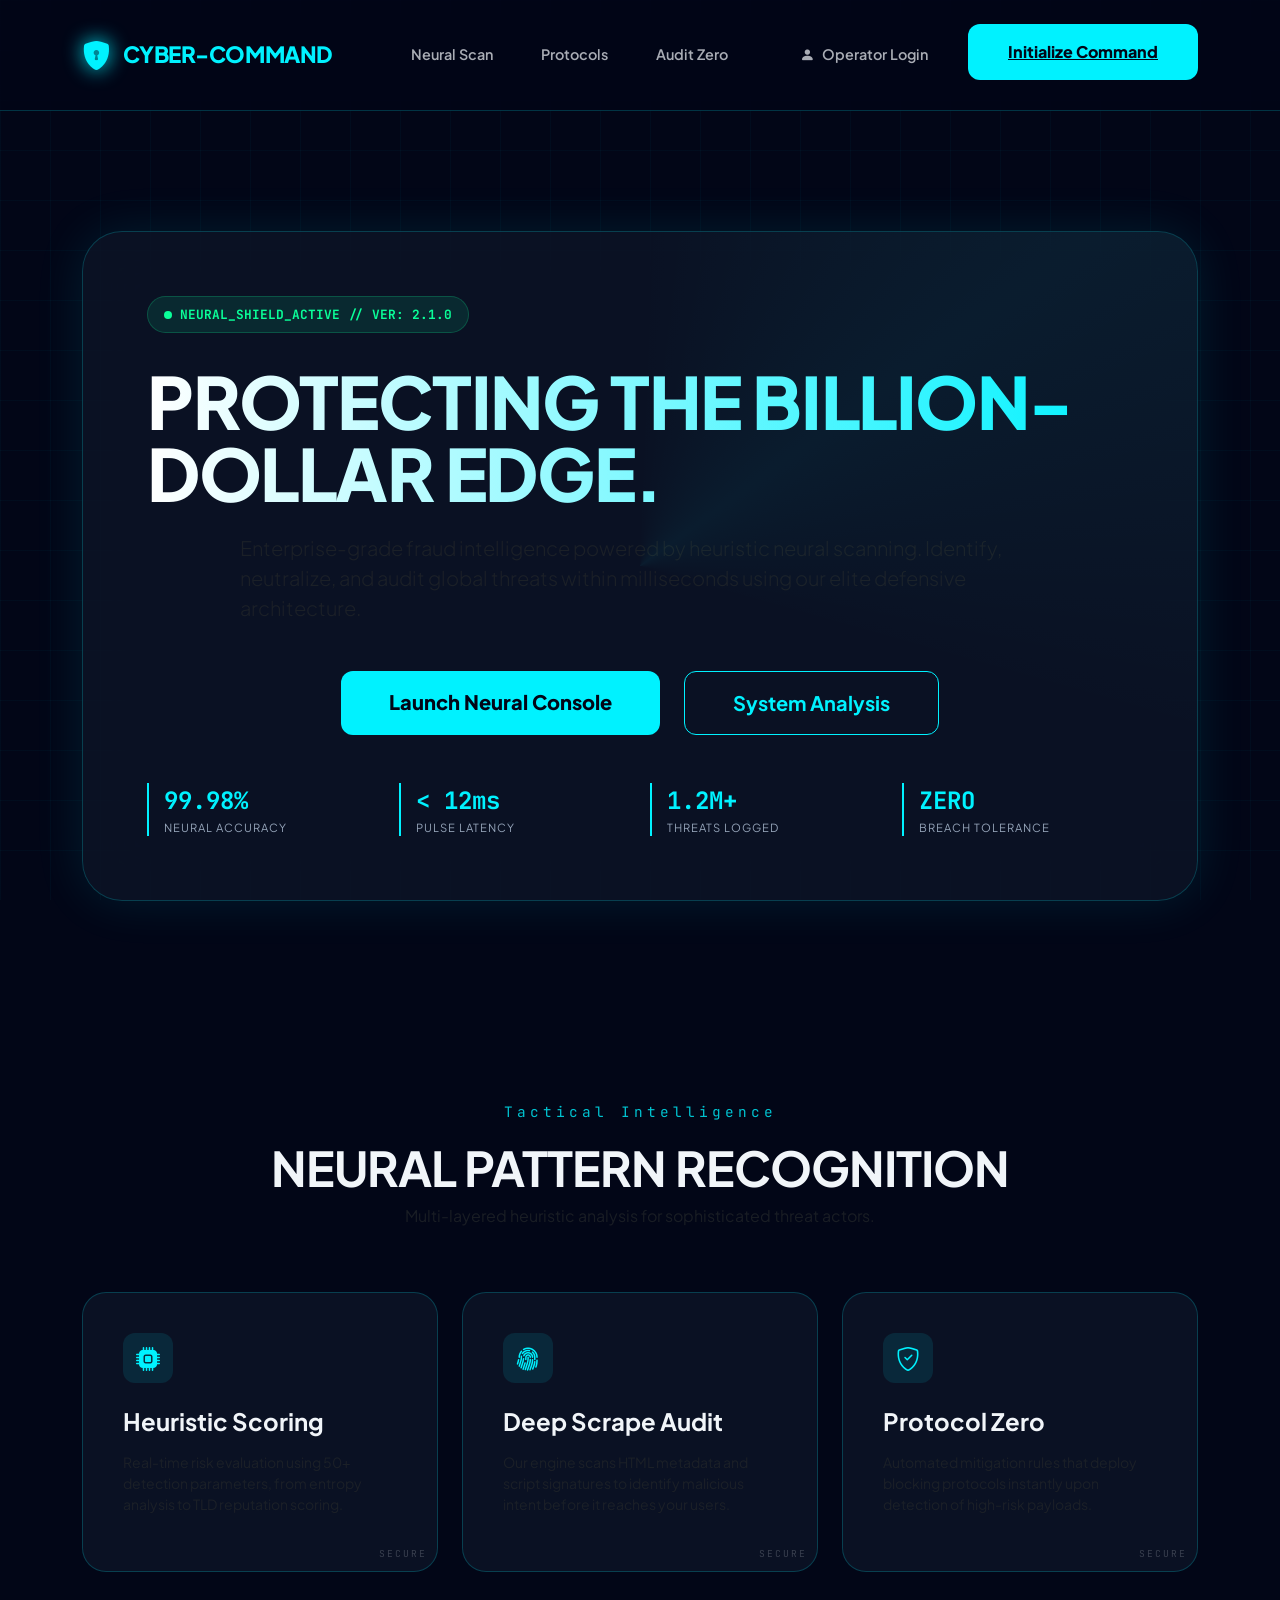
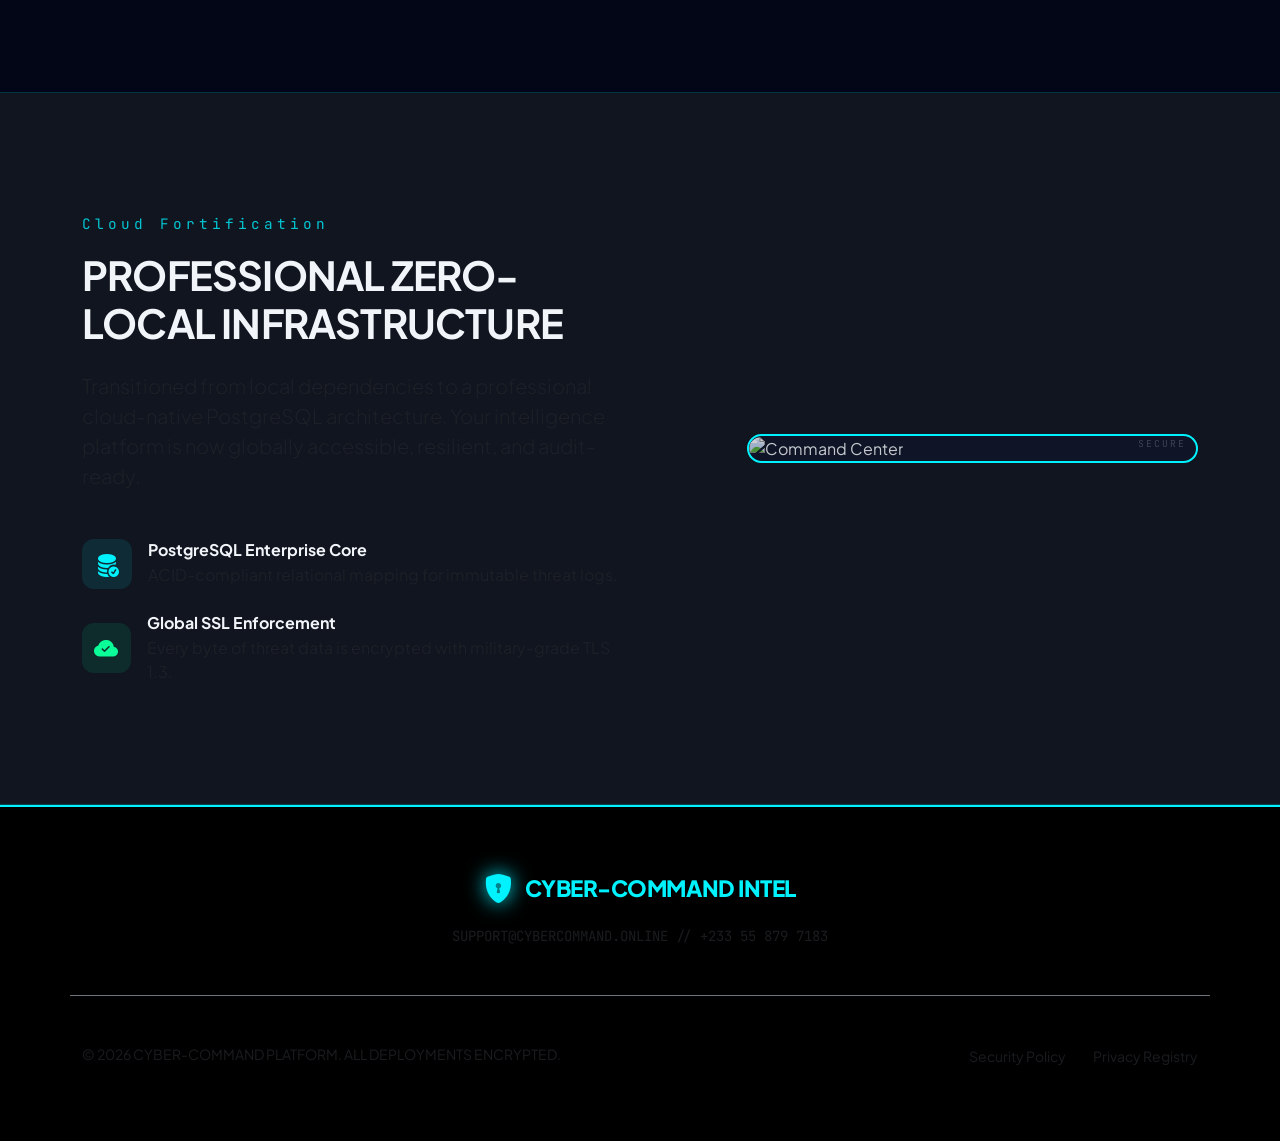
==== src/main/resources/templates/index.html @ 4e8e2c94 "FIX: Updated Cloud Config for PostgreSQL" ====
<!DOCTYPE html>
<html xmlns:th="http://www.thymeleaf.org">
<head>
    <meta charset="UTF-8">
    <meta name="viewport" content="width=device-width, initial-scale=1.0">
    <title>Cyber-Command | Enterprise Neural Defense</title>
    <!-- Bootstrap 5 CSS -->
    <link href="https://cdn.jsdelivr.net/npm/bootstrap@5.3.0/dist/css/bootstrap.min.css" rel="stylesheet">
    <!-- Bootstrap Icons -->
    <link href="https://cdn.jsdelivr.net/npm/bootstrap-icons@1.10.5/font/bootstrap-icons.css" rel="stylesheet">
    <!-- Google Fonts -->
    <link href="https://fonts.googleapis.com/css2?family=Plus+Jakarta+Sans:wght@300;400;500;600;700;800&family=JetBrains+Mono:wght@400;700&display=swap" rel="stylesheet">
    <style>
        :root {
            --cyber-blue: #00f2ff;
            --cyber-emerald: #0aff99;
            --cyber-crimson: #ff0055;
            --bg-deep: #020617;
            --glass-bg: rgba(15, 23, 42, 0.7);
            --glass-border: rgba(0, 242, 255, 0.2);
            --text-main: #f1f5f9;
            --text-muted: #94a3b8;
        }

        body {
            background-color: var(--bg-deep);
            background-image: 
                linear-gradient(rgba(2, 6, 23, 0.85), rgba(2, 6, 23, 0.95)),
                url('/images/cyber_command_hud_bg.png');
            background-size: cover;
            background-position: center;
            background-attachment: fixed;
            color: var(--text-main);
            font-family: 'Plus Jakarta Sans', sans-serif;
            overflow-x: hidden;
        }

        /* Neural Grid Overlay */
        .grid-overlay {
            position: fixed;
            top: 0; left: 0; width: 100%; height: 100%;
            background-image: 
                linear-gradient(rgba(0, 242, 255, 0.03) 1px, transparent 1px),
                linear-gradient(90deg, rgba(0, 242, 255, 0.03) 1px, transparent 1px);
            background-size: 50px 50px;
            pointer-events: none;
            z-index: -1;
        }

        /* Typography Hardening */
        h1, h2, h3, .navbar-brand {
            font-weight: 800;
            letter-spacing: -0.02em;
            text-transform: uppercase;
        }
        .mono { font-family: 'JetBrains Mono', monospace; }

        /* Navbar */
        .navbar {
            padding: 1.5rem 0;
            background: rgba(2, 6, 23, 0.8);
            backdrop-filter: blur(20px);
            border-bottom: 1px solid var(--glass-border);
            position: sticky; top: 0; z-index: 1000;
        }
        .navbar-brand {
            color: var(--cyber-blue) !important;
            display: flex; align-items: center; gap: 12px;
            font-size: 1.4rem;
        }
        .navbar-brand i { 
            font-size: 1.8rem;
            filter: drop-shadow(0 0 10px var(--cyber-blue));
        }

        .nav-link {
            color: var(--text-main) !important;
            font-size: 0.9rem;
            font-weight: 600;
            margin: 0 1rem;
            opacity: 0.7;
            transition: 0.3s;
        }
        .nav-link:hover { opacity: 1; color: var(--cyber-blue) !important; }

        /* Hero Hub */
        .hero {
            padding: 120px 0 80px;
            position: relative;
        }
        
        .hero-hud {
            background: var(--glass-bg);
            backdrop-filter: blur(30px);
            border: 1px solid var(--glass-border);
            border-radius: 40px;
            padding: 4rem;
            box-shadow: 0 0 50px rgba(0, 242, 255, 0.1);
            position: relative;
            overflow: hidden;
        }

        .hero-hud::before {
            content: ''; position: absolute; top: -50%; left: -50%;
            width: 200%; height: 200%;
            background: conic-gradient(transparent, var(--cyber-blue), transparent 30%);
            animation: rotate 10s linear infinite;
            opacity: 0.05;
        }

        @keyframes rotate { from { transform: rotate(0deg); } to { transform: rotate(360deg); } }

        .system-status {
            display: inline-flex; align-items: center; gap: 8px;
            background: rgba(10, 255, 153, 0.1);
            color: var(--cyber-emerald);
            padding: 8px 16px; border-radius: 100px;
            font-size: 0.8rem; font-weight: 700;
            margin-bottom: 2rem;
            border: 1px solid rgba(10, 255, 153, 0.2);
        }
        .pulse {
            width: 8px; height: 8px; background: var(--cyber-emerald);
            border-radius: 50%; animation: pulse 2s infinite;
        }
        @keyframes pulse { 0% { box-shadow: 0 0 0 0 rgba(10, 255, 153, 0.7); } 70% { box-shadow: 0 0 0 10px rgba(10, 255, 153, 0); } 100% { box-shadow: 0 0 0 0 rgba(10, 255, 153, 0); } }

        .big-title {
            font-size: 4.5rem; line-height: 1; margin-bottom: 1.5rem;
            background: linear-gradient(to right, #fff, var(--cyber-blue));
            -webkit-background-clip: text; -webkit-text-fill-color: transparent;
        }

        /* Tactical Cards */
        .cyber-card {
            background: var(--glass-bg);
            border: 1px solid var(--glass-border);
            border-radius: 24px; padding: 2.5rem;
            height: 100%; transition: 0.4s;
            position: relative; overflow: hidden;
        }
        .cyber-card:hover {
            transform: translateY(-10px);
            border-color: var(--cyber-blue);
            box-shadow: 0 20px 40px rgba(0, 242, 255, 0.15);
        }
        .cyber-card::after {
            content: 'SECURE'; position: absolute; bottom: 10px; right: 10px;
            font-family: 'JetBrains Mono'; font-size: 0.6rem; opacity: 0.2;
            letter-spacing: 2px;
        }

        .icon-box {
            width: 50px; height: 50px;
            background: rgba(0, 242, 255, 0.1);
            border-radius: 12px;
            display: flex; align-items: center; justify-content: center;
            font-size: 1.5rem; color: var(--cyber-blue);
            margin-bottom: 1.5rem;
        }

        /* Tactical HUD Sections */
        .section-header { margin-bottom: 4rem; text-align: center; }
        .badge-cyber {
            color: var(--cyber-blue); font-family: 'JetBrains Mono';
            font-size: 0.9rem; letter-spacing: 4px; display: block;
            margin-bottom: 1rem; opacity: 0.8;
        }

        /* CTA Elite */
        .btn-cyber {
            background: var(--cyber-blue); color: var(--bg-deep) !important;
            font-weight: 800; border-radius: 12px;
            padding: 1rem 2.5rem; border: none;
            transition: 0.3s; position: relative;
            overflow: hidden; z-index: 1;
        }
        .btn-cyber:hover {
            box-shadow: 0 0 30px var(--cyber-blue);
            transform: scale(1.05);
        }

        .btn-outline-cyber {
            background: transparent; border: 1px solid var(--cyber-blue);
            color: var(--cyber-blue) !important; font-weight: 700;
            border-radius: 12px; padding: 1rem 2.5rem;
            transition: 0.3s;
        }
        .btn-outline-cyber:hover {
            background: rgba(0, 242, 255, 0.1);
            box-shadow: 0 0 20px rgba(0, 242, 255, 0.2);
        }

        /* Metrics Console */
        .metrics-grid {
            display: grid; grid-template-columns: repeat(auto-fit, minmax(150px, 1fr));
            gap: 20px; margin-top: 3rem;
        }
        .metric-item {
            border-left: 2px solid var(--cyber-blue);
            padding-left: 15px; text-align: left;
        }
        .metric-value { font-family: 'JetBrains Mono'; font-size: 1.5rem; font-weight: 700; color: var(--cyber-blue); }
        .metric-label { font-size: 0.7rem; color: var(--text-muted); text-transform: uppercase; letter-spacing: 1px; }

        section { padding: 120px 0; border-bottom: 1px solid var(--glass-border); }

        footer {
            background: #000; padding: 60px 0;
            border-top: 2px solid var(--cyber-blue);
        }
    </style>
</head>
<body>

    <div class="grid-overlay"></div>

    <nav class="navbar navbar-expand-lg">
        <div class="container">
            <a class="navbar-brand" href="/">
                <i class="bi bi-shield-lock-fill"></i> CYBER-COMMAND
            </a>
            <button class="navbar-toggler border-0" type="button" data-bs-toggle="collapse" data-bs-target="#navbarNav">
                <i class="bi bi-grid-3x3-gap-fill text-info fs-1"></i>
            </button>
            <div class="collapse navbar-collapse" id="navbarNav">
                <ul class="navbar-nav ms-auto align-items-center">
                    <li class="nav-item"><a class="nav-link" href="#neural">Neural Scan</a></li>
                    <li class="nav-item"><a class="nav-link" href="#protocol">Protocols</a></li>
                    <li class="nav-item"><a class="nav-link" href="#logs">Audit Zero</a></li>
                    <li class="nav-item ms-lg-4">
                        <a class="nav-link" href="/login"><i class="bi bi-person-fill me-2"></i>Operator Login</a>
                    </li>
                    <li class="nav-item">
                        <a class="btn-cyber ms-3 text-center d-block d-lg-inline-block" href="/login">Initialize Command</a>
                    </li>
                </ul>
            </div>
        </div>
    </nav>

    <!-- Hero Hub -->
    <header class="hero">
        <div class="container">
            <div class="hero-hud">
                <div class="system-status">
                    <div class="pulse"></div>
                    <span class="mono">NEURAL_SHIELD_ACTIVE // VER: 2.1.0</span>
                </div>
                <h1 class="big-title">Protecting the <span style="color: var(--cyber-blue)">Billion-Dollar</span> Edge.</h1>
                <p class="text-muted lead mx-auto mb-5" style="max-width: 800px;">
                    Enterprise-grade fraud intelligence powered by heuristic neural scanning. 
                    Identify, neutralize, and audit global threats within milliseconds using our elite defensive architecture.
                </p>
                <div class="d-flex justify-content-center gap-4 flex-wrap">
                    <a href="/login" class="btn btn-cyber btn-lg px-5">Launch Neural Console</a>
                    <a href="#neural" class="btn btn-outline-cyber btn-lg px-5">System Analysis</a>
                </div>

                <div class="metrics-grid">
                    <div class="metric-item">
                        <div class="metric-value">99.98%</div>
                        <div class="metric-label">Neural Accuracy</div>
                    </div>
                    <div class="metric-item">
                        <div class="metric-value">< 12ms</div>
                        <div class="metric-label">Pulse Latency</div>
                    </div>
                    <div class="metric-item">
                        <div class="metric-value">1.2M+</div>
                        <div class="metric-label">Threats Logged</div>
                    </div>
                    <div class="metric-item">
                        <div class="metric-value">ZERO</div>
                        <div class="metric-label">Breach Tolerance</div>
                    </div>
                </div>
            </div>
        </div>
    </header>

    <!-- Neural Engine Section -->
    <section id="neural">
        <div class="container">
            <div class="section-header">
                <span class="badge-cyber">Tactical Intelligence</span>
                <h2 class="display-5 fw-bold">Neural Pattern Recognition</h2>
                <p class="text-muted">Multi-layered heuristic analysis for sophisticated threat actors.</p>
            </div>
            <div class="row g-4">
                <div class="col-md-4">
                    <div class="cyber-card">
                        <div class="icon-box"><i class="bi bi-cpu-fill"></i></div>
                        <h4 class="fw-bold mb-3">Heuristic Scoring</h4>
                        <p class="text-muted small">Real-time risk evaluation using 50+ detection parameters, from entropy analysis to TLD reputation scoring.</p>
                    </div>
                </div>
                <div class="col-md-4">
                    <div class="cyber-card">
                        <div class="icon-box"><i class="bi bi-fingerprint"></i></div>
                        <h4 class="fw-bold mb-3">Deep Scrape Audit</h4>
                        <p class="text-muted small">Our engine scans HTML metadata and script signatures to identify malicious intent before it reaches your users.</p>
                    </div>
                </div>
                <div class="col-md-4">
                    <div class="cyber-card">
                        <div class="icon-box"><i class="bi bi-shield-check"></i></div>
                        <h4 class="fw-bold mb-3">Protocol Zero</h4>
                        <p class="text-muted small">Automated mitigation rules that deploy blocking protocols instantly upon detection of high-risk payloads.</p>
                    </div>
                </div>
            </div>
        </div>
    </section>

    <!-- Professional Credibility -->
    <section id="protocol" class="bg-dark bg-opacity-50">
        <div class="container">
            <div class="row align-items-center">
                <div class="col-lg-6">
                    <span class="badge-cyber text-start">Cloud Fortification</span>
                    <h2 class="display-6 fw-bold mb-4">Professional Zero-Local Infrastructure</h2>
                    <p class="text-muted lead mb-5">
                        Transitioned from local dependencies to a professional cloud-native PostgreSQL architecture. 
                        Your intelligence platform is now globally accessible, resilient, and audit-ready.
                    </p>
                    <div class="d-flex align-items-center gap-3 mb-4">
                        <div class="icon-box m-0"><i class="bi bi-database-fill-check"></i></div>
                        <div>
                            <h6 class="fw-bold mb-1">PostgreSQL Enterprise Core</h6>
                            <p class="text-muted extra-small m-0">ACID-compliant relational mapping for immutable threat logs.</p>
                        </div>
                    </div>
                    <div class="d-flex align-items-center gap-3">
                        <div class="icon-box m-0" style="color: var(--cyber-emerald); background: rgba(10,255,153,0.1);"><i class="bi bi-cloud-check-fill"></i></div>
                        <div>
                            <h6 class="fw-bold mb-1">Global SSL Enforcement</h6>
                            <p class="text-muted extra-small m-0">Every byte of threat data is encrypted with military-grade TLS 1.3.</p>
                        </div>
                    </div>
                </div>
                <div class="col-lg-5 offset-lg-1">
                    <div class="cyber-card p-0" style="border-radius: 40px; border: 2px solid var(--cyber-blue);">
                        <img src="https://images.unsplash.com/photo-1563986768609-322da13575f3?auto=format&fit=crop&q=80&w=800" alt="Command Center" class="img-fluid" style="border-radius: 38px; opacity: 0.8;">
                    </div>
                </div>
            </div>
        </div>
    </section>

    <!-- Support / Footer -->
    <footer id="logs">
        <div class="container text-center">
            <div class="mb-5">
                <a class="navbar-brand justify-content-center m-0" href="#">
                    <i class="bi bi-shield-lock-fill"></i> CYBER-COMMAND INTEL
                </a>
                <p class="text-muted mt-3 mono small">SUPPORT@CYBERCOMMAND.ONLINE // +233 55 879 7183</p>
            </div>
            <div class="row pt-5 border-top border-secondary">
                <div class="col-md-6 text-md-start">
                    <p class="text-muted small">&copy; 2026 CYBER-COMMAND PLATFORM. ALL DEPLOYMENTS ENCRYPTED.</p>
                </div>
                <div class="col-md-6 text-md-end">
                    <a href="#" class="text-muted small text-decoration-none me-4">Security Policy</a>
                    <a href="#" class="text-muted small text-decoration-none">Privacy Registry</a>
                </div>
            </div>
        </div>
    </footer>

    <!-- Bootstrap 5 JS -->
    <script src="https://cdn.jsdelivr.net/npm/bootstrap@5.3.0/dist/js/bootstrap.bundle.min.js"></script>
</body>
</html>
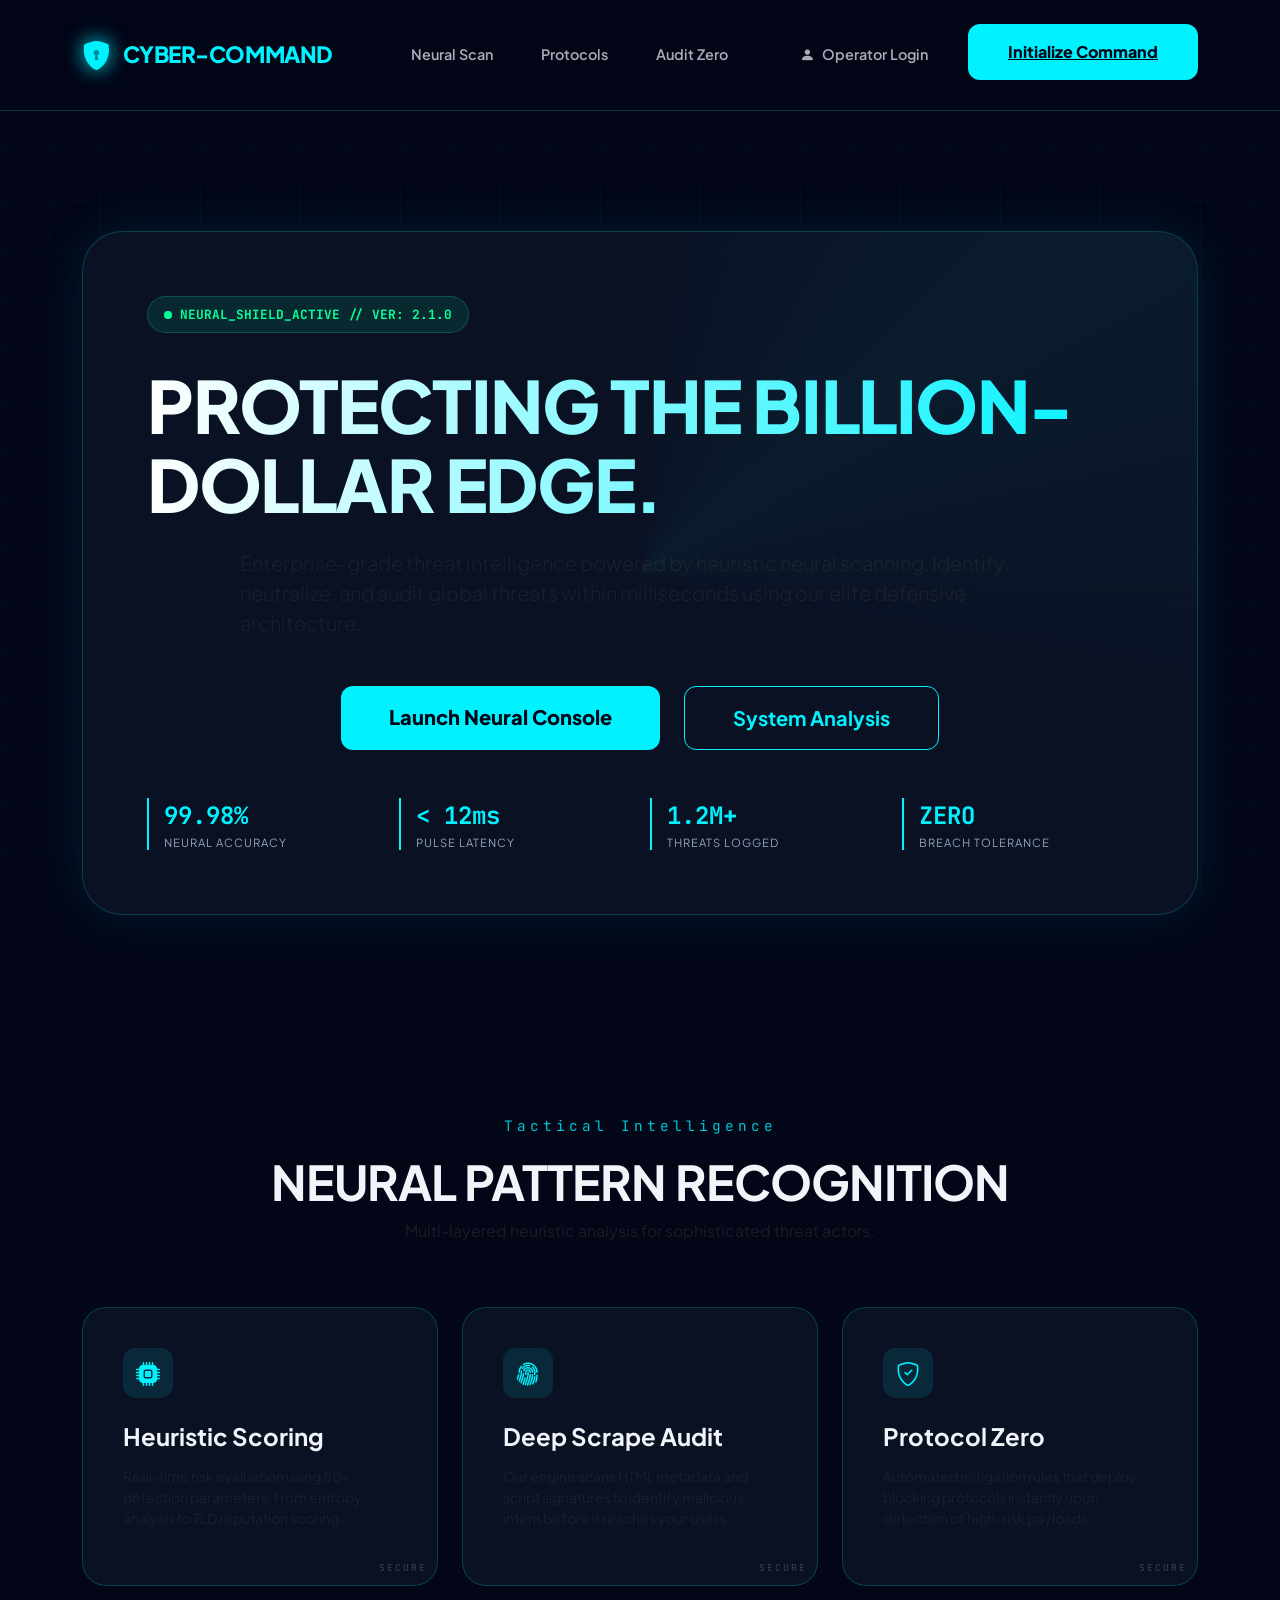
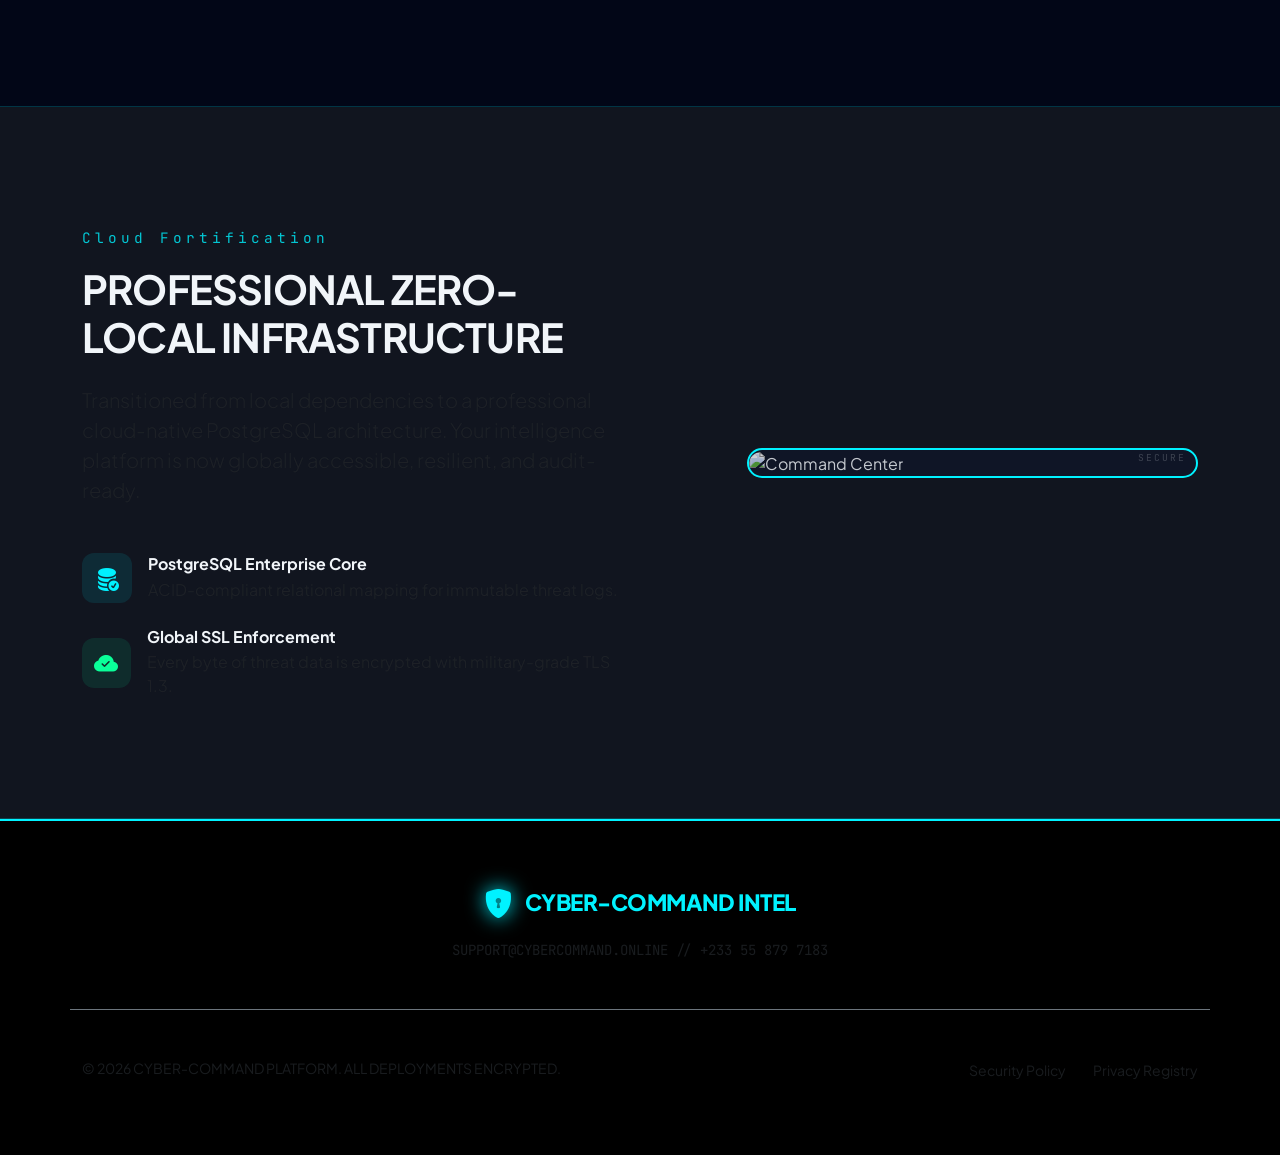
==== commit be6075f3: "feat: complete full platform responsive optimization" ====
--- a/src/main/resources/templates/index.html
+++ b/src/main/resources/templates/index.html
@@ -126,9 +126,16 @@
         @keyframes pulse { 0% { box-shadow: 0 0 0 0 rgba(10, 255, 153, 0.7); } 70% { box-shadow: 0 0 0 10px rgba(10, 255, 153, 0); } 100% { box-shadow: 0 0 0 0 rgba(10, 255, 153, 0); } }
 
         .big-title {
-            font-size: 4.5rem; line-height: 1; margin-bottom: 1.5rem;
+            font-size: clamp(2.5rem, 8vw, 4.5rem); line-height: 1.1; margin-bottom: 1.5rem;
             background: linear-gradient(to right, #fff, var(--cyber-blue));
             -webkit-background-clip: text; -webkit-text-fill-color: transparent;
+        }
+
+        @media (max-width: 768px) {
+            .hero { padding: 80px 0 40px; }
+            .hero-hud { padding: 2rem 1.5rem; border-radius: 24px; }
+            section { padding: 60px 0; }
+            .navbar-brand { font-size: 1.1rem; }
         }
 
         /* Tactical Cards */
@@ -249,7 +256,7 @@
                 </div>
                 <h1 class="big-title">Protecting the <span style="color: var(--cyber-blue)">Billion-Dollar</span> Edge.</h1>
                 <p class="text-muted lead mx-auto mb-5" style="max-width: 800px;">
-                    Enterprise-grade fraud intelligence powered by heuristic neural scanning. 
+                    Enterprise-grade threat intelligence powered by heuristic neural scanning. 
                     Identify, neutralize, and audit global threats within milliseconds using our elite defensive architecture.
                 </p>
                 <div class="d-flex justify-content-center gap-4 flex-wrap">
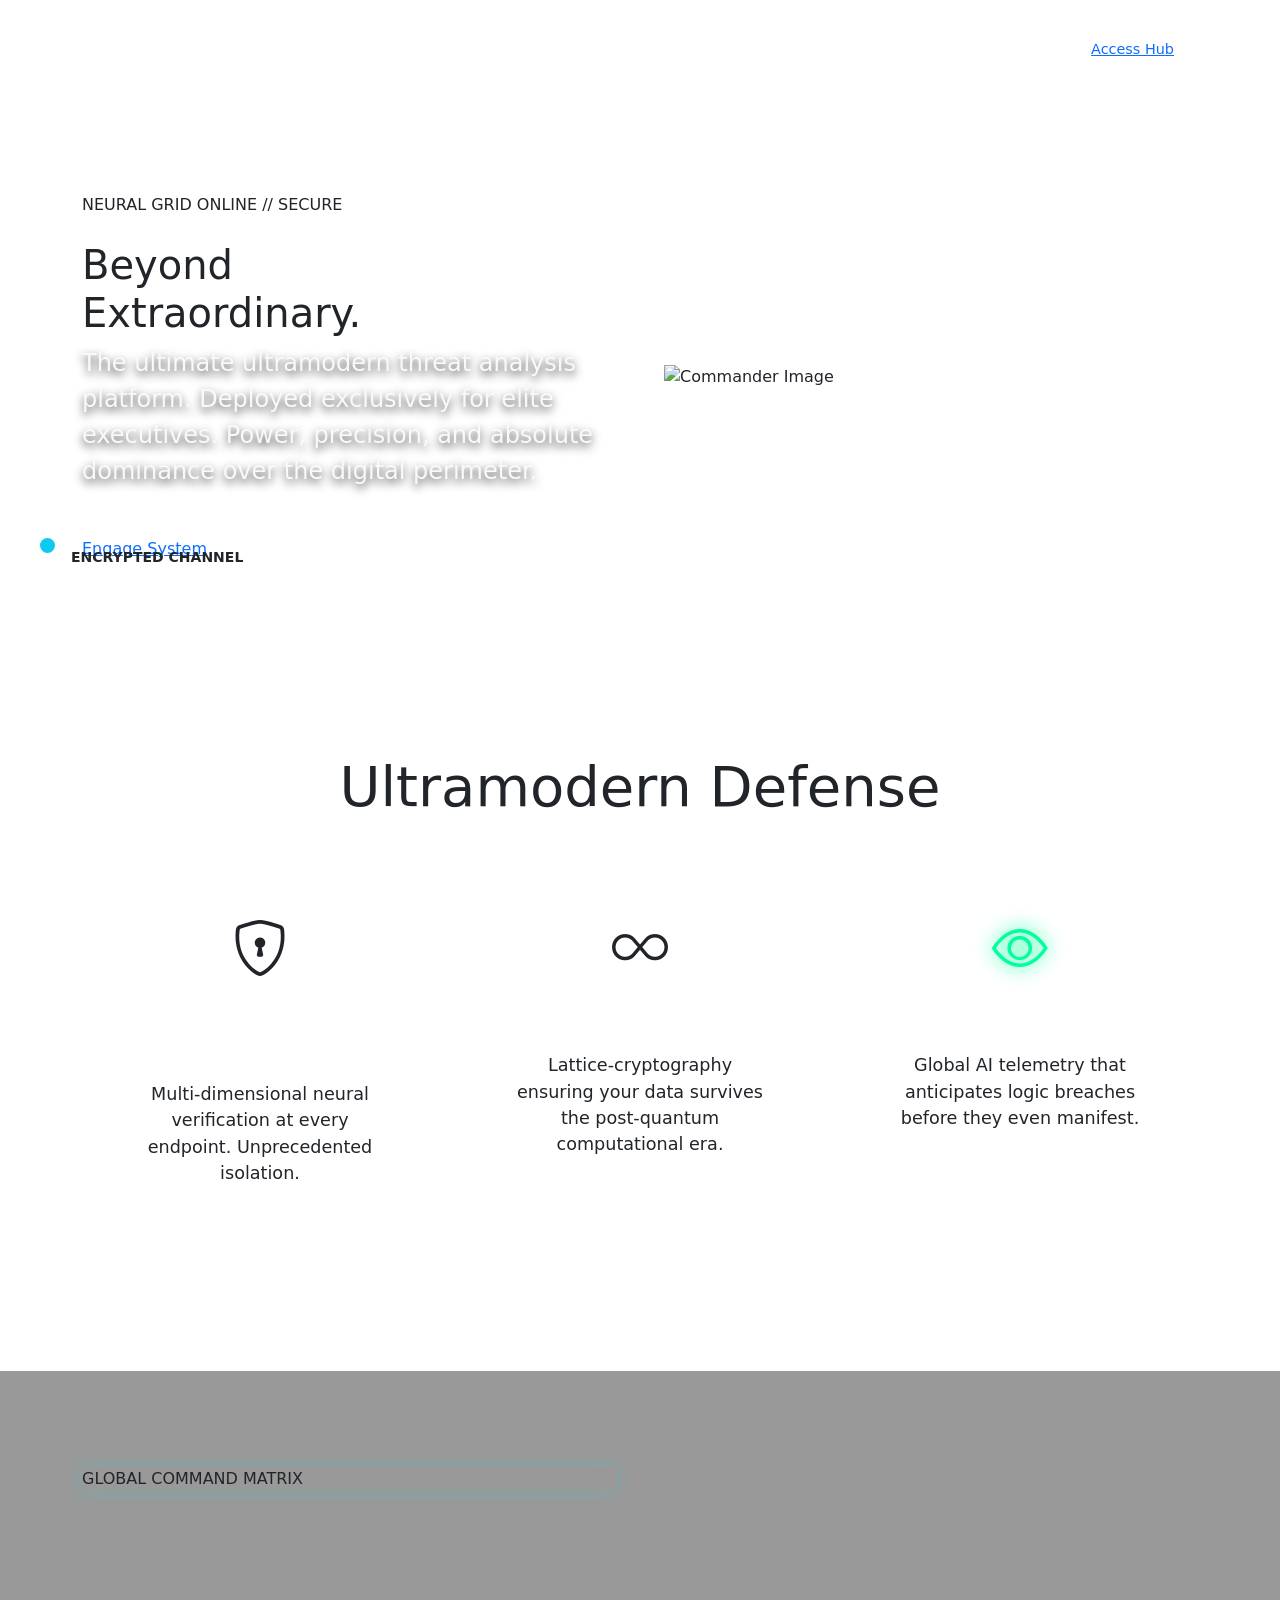
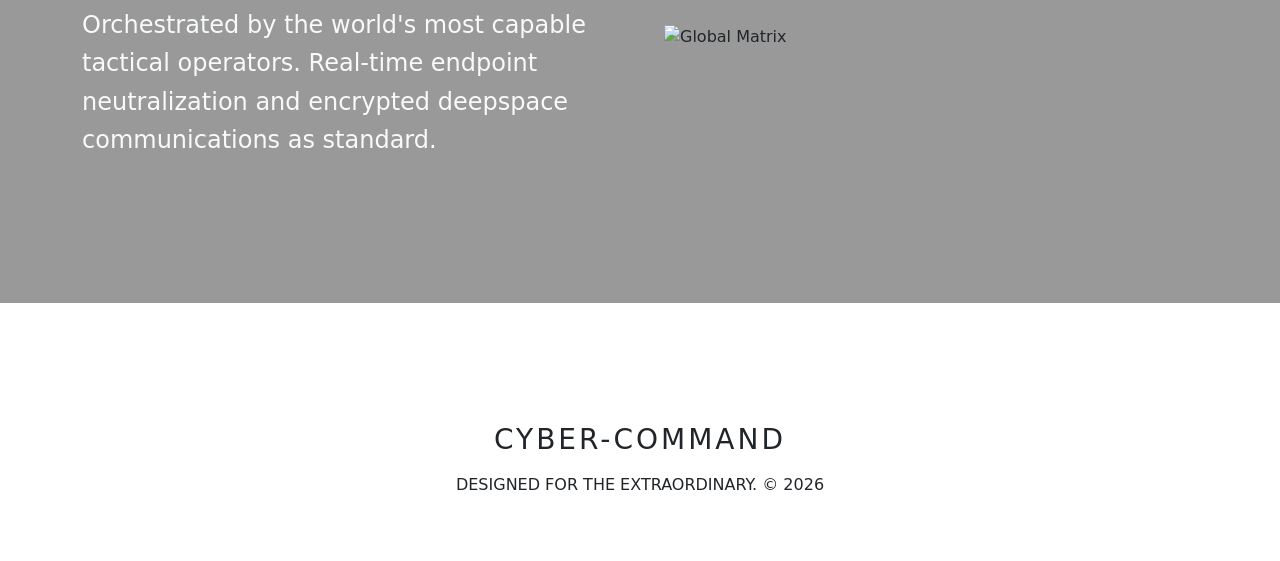
==== commit 50ac720b: "feat: apply active CEO command visualization and finalize UI" ====
--- a/src/main/resources/templates/index.html
+++ b/src/main/resources/templates/index.html
@@ -3,380 +3,125 @@
 <head>
     <meta charset="UTF-8">
     <meta name="viewport" content="width=device-width, initial-scale=1.0">
-    <title>Cyber-Command | Enterprise Neural Defense</title>
-    <!-- Bootstrap 5 CSS -->
+    <title>CYBER-COMMAND | EXTRAORDINARY INTELLIGENCE</title>
     <link href="https://cdn.jsdelivr.net/npm/bootstrap@5.3.0/dist/css/bootstrap.min.css" rel="stylesheet">
-    <!-- Bootstrap Icons -->
     <link href="https://cdn.jsdelivr.net/npm/bootstrap-icons@1.10.5/font/bootstrap-icons.css" rel="stylesheet">
-    <!-- Google Fonts -->
-    <link href="https://fonts.googleapis.com/css2?family=Plus+Jakarta+Sans:wght@300;400;500;600;700;800&family=JetBrains+Mono:wght@400;700&display=swap" rel="stylesheet">
-    <style>
-        :root {
-            --cyber-blue: #00f2ff;
-            --cyber-emerald: #0aff99;
-            --cyber-crimson: #ff0055;
-            --bg-deep: #020617;
-            --glass-bg: rgba(15, 23, 42, 0.7);
-            --glass-border: rgba(0, 242, 255, 0.2);
-            --text-main: #f1f5f9;
-            --text-muted: #94a3b8;
-        }
-
-        body {
-            background-color: var(--bg-deep);
-            background-image: 
-                linear-gradient(rgba(2, 6, 23, 0.85), rgba(2, 6, 23, 0.95)),
-                url('/images/cyber_command_hud_bg.png');
-            background-size: cover;
-            background-position: center;
-            background-attachment: fixed;
-            color: var(--text-main);
-            font-family: 'Plus Jakarta Sans', sans-serif;
-            overflow-x: hidden;
-        }
-
-        /* Neural Grid Overlay */
-        .grid-overlay {
-            position: fixed;
-            top: 0; left: 0; width: 100%; height: 100%;
-            background-image: 
-                linear-gradient(rgba(0, 242, 255, 0.03) 1px, transparent 1px),
-                linear-gradient(90deg, rgba(0, 242, 255, 0.03) 1px, transparent 1px);
-            background-size: 50px 50px;
-            pointer-events: none;
-            z-index: -1;
-        }
-
-        /* Typography Hardening */
-        h1, h2, h3, .navbar-brand {
-            font-weight: 800;
-            letter-spacing: -0.02em;
-            text-transform: uppercase;
-        }
-        .mono { font-family: 'JetBrains Mono', monospace; }
-
-        /* Navbar */
-        .navbar {
-            padding: 1.5rem 0;
-            background: rgba(2, 6, 23, 0.8);
-            backdrop-filter: blur(20px);
-            border-bottom: 1px solid var(--glass-border);
-            position: sticky; top: 0; z-index: 1000;
-        }
-        .navbar-brand {
-            color: var(--cyber-blue) !important;
-            display: flex; align-items: center; gap: 12px;
-            font-size: 1.4rem;
-        }
-        .navbar-brand i { 
-            font-size: 1.8rem;
-            filter: drop-shadow(0 0 10px var(--cyber-blue));
-        }
-
-        .nav-link {
-            color: var(--text-main) !important;
-            font-size: 0.9rem;
-            font-weight: 600;
-            margin: 0 1rem;
-            opacity: 0.7;
-            transition: 0.3s;
-        }
-        .nav-link:hover { opacity: 1; color: var(--cyber-blue) !important; }
-
-        /* Hero Hub */
-        .hero {
-            padding: 120px 0 80px;
-            position: relative;
-        }
-        
-        .hero-hud {
-            background: var(--glass-bg);
-            backdrop-filter: blur(30px);
-            border: 1px solid var(--glass-border);
-            border-radius: 40px;
-            padding: 4rem;
-            box-shadow: 0 0 50px rgba(0, 242, 255, 0.1);
-            position: relative;
-            overflow: hidden;
-        }
-
-        .hero-hud::before {
-            content: ''; position: absolute; top: -50%; left: -50%;
-            width: 200%; height: 200%;
-            background: conic-gradient(transparent, var(--cyber-blue), transparent 30%);
-            animation: rotate 10s linear infinite;
-            opacity: 0.05;
-        }
-
-        @keyframes rotate { from { transform: rotate(0deg); } to { transform: rotate(360deg); } }
-
-        .system-status {
-            display: inline-flex; align-items: center; gap: 8px;
-            background: rgba(10, 255, 153, 0.1);
-            color: var(--cyber-emerald);
-            padding: 8px 16px; border-radius: 100px;
-            font-size: 0.8rem; font-weight: 700;
-            margin-bottom: 2rem;
-            border: 1px solid rgba(10, 255, 153, 0.2);
-        }
-        .pulse {
-            width: 8px; height: 8px; background: var(--cyber-emerald);
-            border-radius: 50%; animation: pulse 2s infinite;
-        }
-        @keyframes pulse { 0% { box-shadow: 0 0 0 0 rgba(10, 255, 153, 0.7); } 70% { box-shadow: 0 0 0 10px rgba(10, 255, 153, 0); } 100% { box-shadow: 0 0 0 0 rgba(10, 255, 153, 0); } }
-
-        .big-title {
-            font-size: clamp(2.5rem, 8vw, 4.5rem); line-height: 1.1; margin-bottom: 1.5rem;
-            background: linear-gradient(to right, #fff, var(--cyber-blue));
-            -webkit-background-clip: text; -webkit-text-fill-color: transparent;
-        }
-
-        @media (max-width: 768px) {
-            .hero { padding: 80px 0 40px; }
-            .hero-hud { padding: 2rem 1.5rem; border-radius: 24px; }
-            section { padding: 60px 0; }
-            .navbar-brand { font-size: 1.1rem; }
-        }
-
-        /* Tactical Cards */
-        .cyber-card {
-            background: var(--glass-bg);
-            border: 1px solid var(--glass-border);
-            border-radius: 24px; padding: 2.5rem;
-            height: 100%; transition: 0.4s;
-            position: relative; overflow: hidden;
-        }
-        .cyber-card:hover {
-            transform: translateY(-10px);
-            border-color: var(--cyber-blue);
-            box-shadow: 0 20px 40px rgba(0, 242, 255, 0.15);
-        }
-        .cyber-card::after {
-            content: 'SECURE'; position: absolute; bottom: 10px; right: 10px;
-            font-family: 'JetBrains Mono'; font-size: 0.6rem; opacity: 0.2;
-            letter-spacing: 2px;
-        }
-
-        .icon-box {
-            width: 50px; height: 50px;
-            background: rgba(0, 242, 255, 0.1);
-            border-radius: 12px;
-            display: flex; align-items: center; justify-content: center;
-            font-size: 1.5rem; color: var(--cyber-blue);
-            margin-bottom: 1.5rem;
-        }
-
-        /* Tactical HUD Sections */
-        .section-header { margin-bottom: 4rem; text-align: center; }
-        .badge-cyber {
-            color: var(--cyber-blue); font-family: 'JetBrains Mono';
-            font-size: 0.9rem; letter-spacing: 4px; display: block;
-            margin-bottom: 1rem; opacity: 0.8;
-        }
-
-        /* CTA Elite */
-        .btn-cyber {
-            background: var(--cyber-blue); color: var(--bg-deep) !important;
-            font-weight: 800; border-radius: 12px;
-            padding: 1rem 2.5rem; border: none;
-            transition: 0.3s; position: relative;
-            overflow: hidden; z-index: 1;
-        }
-        .btn-cyber:hover {
-            box-shadow: 0 0 30px var(--cyber-blue);
-            transform: scale(1.05);
-        }
-
-        .btn-outline-cyber {
-            background: transparent; border: 1px solid var(--cyber-blue);
-            color: var(--cyber-blue) !important; font-weight: 700;
-            border-radius: 12px; padding: 1rem 2.5rem;
-            transition: 0.3s;
-        }
-        .btn-outline-cyber:hover {
-            background: rgba(0, 242, 255, 0.1);
-            box-shadow: 0 0 20px rgba(0, 242, 255, 0.2);
-        }
-
-        /* Metrics Console */
-        .metrics-grid {
-            display: grid; grid-template-columns: repeat(auto-fit, minmax(150px, 1fr));
-            gap: 20px; margin-top: 3rem;
-        }
-        .metric-item {
-            border-left: 2px solid var(--cyber-blue);
-            padding-left: 15px; text-align: left;
-        }
-        .metric-value { font-family: 'JetBrains Mono'; font-size: 1.5rem; font-weight: 700; color: var(--cyber-blue); }
-        .metric-label { font-size: 0.7rem; color: var(--text-muted); text-transform: uppercase; letter-spacing: 1px; }
-
-        section { padding: 120px 0; border-bottom: 1px solid var(--glass-border); }
-
-        footer {
-            background: #000; padding: 60px 0;
-            border-top: 2px solid var(--cyber-blue);
-        }
-    </style>
+    <link rel="stylesheet" th:href="@{/css/cyber-command.css}">
 </head>
 <body>
+    <!-- Animated Environment -->
+    <div class="orbital-glow"></div>
+    <div class="orbital-glow-2"></div>
 
-    <div class="grid-overlay"></div>
-
-    <nav class="navbar navbar-expand-lg">
-        <div class="container">
-            <a class="navbar-brand" href="/">
-                <i class="bi bi-shield-lock-fill"></i> CYBER-COMMAND
+    <nav class="navbar navbar-expand-lg py-4 position-relative z-3">
+        <div class="container d-flex justify-content-between align-items-center">
+            <a class="navbar-brand text-white fw-900 fs-3 d-flex align-items-center gap-2" href="#" style="letter-spacing: 2px; text-shadow: 0 0 15px var(--neon-cyan);">
+                <i class="bi bi-hexagon-fill" style="color: var(--neon-cyan);"></i> CYBER-COMMAND
             </a>
-            <button class="navbar-toggler border-0" type="button" data-bs-toggle="collapse" data-bs-target="#navbarNav">
-                <i class="bi bi-grid-3x3-gap-fill text-info fs-1"></i>
-            </button>
-            <div class="collapse navbar-collapse" id="navbarNav">
-                <ul class="navbar-nav ms-auto align-items-center">
-                    <li class="nav-item"><a class="nav-link" href="#neural">Neural Scan</a></li>
-                    <li class="nav-item"><a class="nav-link" href="#protocol">Protocols</a></li>
-                    <li class="nav-item"><a class="nav-link" href="#logs">Audit Zero</a></li>
-                    <li class="nav-item ms-lg-4">
-                        <a class="nav-link" href="/login"><i class="bi bi-person-fill me-2"></i>Operator Login</a>
-                    </li>
-                    <li class="nav-item">
-                        <a class="btn-cyber ms-3 text-center d-block d-lg-inline-block" href="/login">Initialize Command</a>
-                    </li>
-                </ul>
+            <div class="d-flex align-items-center gap-4">
+                <a href="/login" class="text-white text-decoration-none fw-bold text-uppercase" style="letter-spacing: 1px;">Initialize</a>
+                <a href="/register" class="btn-ultramodern" style="padding: 0.5rem 1.5rem; font-size: 0.9rem;">Access Hub</a>
             </div>
         </div>
     </nav>
 
-    <!-- Hero Hub -->
-    <header class="hero">
+    <header class="py-5 position-relative z-3" style="margin-top: 5vh;">
         <div class="container">
-            <div class="hero-hud">
-                <div class="system-status">
-                    <div class="pulse"></div>
-                    <span class="mono">NEURAL_SHIELD_ACTIVE // VER: 2.1.0</span>
+            <div class="row align-items-center g-5">
+                <div class="col-lg-6">
+                    <div class="status-badge mb-4">
+                        <div class="status-dot"></div>
+                        NEURAL GRID ONLINE // SECURE
+                    </div>
+                    <h1 class="hero-title">Beyond <br>Extraordinary.</h1>
+                    <p class="fs-4 mb-5 text-light" style="max-width: 550px; line-height: 1.5; text-shadow: 0 4px 10px rgba(0,0,0,0.8);">
+                        The ultimate ultramodern threat analysis platform. Deployed exclusively for elite executives. Power, precision, and absolute dominance over the digital perimeter.
+                    </p>
+                    <div class="d-flex gap-4">
+                        <a href="/login" class="btn-ultramodern">Engage System</a>
+                    </div>
                 </div>
-                <h1 class="big-title">Protecting the <span style="color: var(--cyber-blue)">Billion-Dollar</span> Edge.</h1>
-                <p class="text-muted lead mx-auto mb-5" style="max-width: 800px;">
-                    Enterprise-grade threat intelligence powered by heuristic neural scanning. 
-                    Identify, neutralize, and audit global threats within milliseconds using our elite defensive architecture.
-                </p>
-                <div class="d-flex justify-content-center gap-4 flex-wrap">
-                    <a href="/login" class="btn btn-cyber btn-lg px-5">Launch Neural Console</a>
-                    <a href="#neural" class="btn btn-outline-cyber btn-lg px-5">System Analysis</a>
-                </div>
-
-                <div class="metrics-grid">
-                    <div class="metric-item">
-                        <div class="metric-value">99.98%</div>
-                        <div class="metric-label">Neural Accuracy</div>
-                    </div>
-                    <div class="metric-item">
-                        <div class="metric-value">< 12ms</div>
-                        <div class="metric-label">Pulse Latency</div>
-                    </div>
-                    <div class="metric-item">
-                        <div class="metric-value">1.2M+</div>
-                        <div class="metric-label">Threats Logged</div>
-                    </div>
-                    <div class="metric-item">
-                        <div class="metric-value">ZERO</div>
-                        <div class="metric-label">Breach Tolerance</div>
+                <div class="col-lg-6">
+                    <div class="hero-img-container">
+                        <!-- Added cache-busting query param to ensure the image forces a load regardless of Spring Boot server cache -->
+                        <img src="/images/ceo_boss.png?update=123" alt="Commander Image" class="hero-img-modern" onerror="this.onerror=null; this.src='/images/african_cyber_command_center_v2.png';">
+                        
+                        <div class="glass-panel p-3 position-absolute bottom-0 start-0 m-4" style="border-radius: 15px;">
+                            <div class="d-flex align-items-center gap-3">
+                                <div class="bg-info rounded-circle" style="width: 15px; height: 15px; box-shadow: 0 0 15px var(--neon-cyan);"></div>
+                                <div>
+                                    <h6 class="mb-0 fw-bold text-white fs-5 text-uppercase" style="letter-spacing: 1px;">Executive Feed</h6>
+                                    <small style="color: var(--neon-cyan); font-weight: 600;">ENCRYPTED CHANNEL</small>
+                                </div>
+                            </div>
+                        </div>
                     </div>
                 </div>
             </div>
         </div>
     </header>
 
-    <!-- Neural Engine Section -->
-    <section id="neural">
-        <div class="container">
-            <div class="section-header">
-                <span class="badge-cyber">Tactical Intelligence</span>
-                <h2 class="display-5 fw-bold">Neural Pattern Recognition</h2>
-                <p class="text-muted">Multi-layered heuristic analysis for sophisticated threat actors.</p>
+    <section class="py-5 mt-5 position-relative z-3">
+        <div class="container py-5">
+            <div class="text-center mb-5">
+                <h2 class="display-4 fw-900 mb-3" style="text-shadow: 0 0 20px rgba(255,255,255,0.2);">Ultramodern Defense</h2>
             </div>
             <div class="row g-4">
                 <div class="col-md-4">
-                    <div class="cyber-card">
-                        <div class="icon-box"><i class="bi bi-cpu-fill"></i></div>
-                        <h4 class="fw-bold mb-3">Heuristic Scoring</h4>
-                        <p class="text-muted small">Real-time risk evaluation using 50+ detection parameters, from entropy analysis to TLD reputation scoring.</p>
+                    <div class="glass-panel p-5 h-100 text-center">
+                        <div class="mb-4 display-4" style="color: var(--neon-cyan); text-shadow: 0 0 20px var(--neon-cyan);"><i class="bi bi-shield-lock"></i></div>
+                        <h4 class="fw-bold mb-3 text-white">Absolute Zero-Trust</h4>
+                        <p style="color: var(--text-dim); font-size: 1.1rem;">Multi-dimensional neural verification at every endpoint. Unprecedented isolation.</p>
                     </div>
                 </div>
                 <div class="col-md-4">
-                    <div class="cyber-card">
-                        <div class="icon-box"><i class="bi bi-fingerprint"></i></div>
-                        <h4 class="fw-bold mb-3">Deep Scrape Audit</h4>
-                        <p class="text-muted small">Our engine scans HTML metadata and script signatures to identify malicious intent before it reaches your users.</p>
+                    <div class="glass-panel p-5 h-100 text-center" style="border-color: var(--neon-purple);">
+                        <div class="mb-4 display-4" style="color: var(--neon-purple); text-shadow: 0 0 20px var(--neon-purple);"><i class="bi bi-infinity"></i></div>
+                        <h4 class="fw-bold mb-3 text-white">Quantum Armor</h4>
+                        <p style="color: var(--text-dim); font-size: 1.1rem;">Lattice-cryptography ensuring your data survives the post-quantum computational era.</p>
                     </div>
                 </div>
                 <div class="col-md-4">
-                    <div class="cyber-card">
-                        <div class="icon-box"><i class="bi bi-shield-check"></i></div>
-                        <h4 class="fw-bold mb-3">Protocol Zero</h4>
-                        <p class="text-muted small">Automated mitigation rules that deploy blocking protocols instantly upon detection of high-risk payloads.</p>
+                    <div class="glass-panel p-5 h-100 text-center">
+                        <div class="mb-4 display-4" style="color: #00ff9d; text-shadow: 0 0 20px #00ff9d;"><i class="bi bi-eye"></i></div>
+                        <h4 class="fw-bold mb-3 text-white">Predictive Edge</h4>
+                        <p style="color: var(--text-dim); font-size: 1.1rem;">Global AI telemetry that anticipates logic breaches before they even manifest.</p>
                     </div>
                 </div>
             </div>
         </div>
     </section>
 
-    <!-- Professional Credibility -->
-    <section id="protocol" class="bg-dark bg-opacity-50">
-        <div class="container">
-            <div class="row align-items-center">
+    <section class="py-5 position-relative z-3 mt-4" style="background: rgba(0,0,0,0.4); border-top: 1px solid var(--glass-border); border-bottom: 1px solid var(--glass-border);">
+        <div class="container py-5">
+            <div class="row align-items-center g-5 flex-row-reverse">
                 <div class="col-lg-6">
-                    <span class="badge-cyber text-start">Cloud Fortification</span>
-                    <h2 class="display-6 fw-bold mb-4">Professional Zero-Local Infrastructure</h2>
-                    <p class="text-muted lead mb-5">
-                        Transitioned from local dependencies to a professional cloud-native PostgreSQL architecture. 
-                        Your intelligence platform is now globally accessible, resilient, and audit-ready.
-                    </p>
-                    <div class="d-flex align-items-center gap-3 mb-4">
-                        <div class="icon-box m-0"><i class="bi bi-database-fill-check"></i></div>
-                        <div>
-                            <h6 class="fw-bold mb-1">PostgreSQL Enterprise Core</h6>
-                            <p class="text-muted extra-small m-0">ACID-compliant relational mapping for immutable threat logs.</p>
-                        </div>
-                    </div>
-                    <div class="d-flex align-items-center gap-3">
-                        <div class="icon-box m-0" style="color: var(--cyber-emerald); background: rgba(10,255,153,0.1);"><i class="bi bi-cloud-check-fill"></i></div>
-                        <div>
-                            <h6 class="fw-bold mb-1">Global SSL Enforcement</h6>
-                            <p class="text-muted extra-small m-0">Every byte of threat data is encrypted with military-grade TLS 1.3.</p>
-                        </div>
+                    <div class="hero-img-container">
+                        <!-- Cache-busting to bypass missing image bugs -->
+                        <img src="/images/command_center.png?update=123" alt="Global Matrix" class="hero-img-modern">
                     </div>
                 </div>
-                <div class="col-lg-5 offset-lg-1">
-                    <div class="cyber-card p-0" style="border-radius: 40px; border: 2px solid var(--cyber-blue);">
-                        <img src="https://images.unsplash.com/photo-1563986768609-322da13575f3?auto=format&fit=crop&q=80&w=800" alt="Command Center" class="img-fluid" style="border-radius: 38px; opacity: 0.8;">
+                <div class="col-lg-6">
+                    <div class="status-badge mb-4" style="color: var(--neon-cyan); border-color: var(--neon-cyan); box-shadow: 0 0 15px rgba(0,243,255,0.2);">
+                        <div class="status-dot" style="background: var(--neon-cyan); box-shadow: 0 0 10px var(--neon-cyan);"></div>
+                        GLOBAL COMMAND MATRIX
                     </div>
+                    <h2 class="display-4 fw-900 mb-4" style="background: linear-gradient(to right, #fff, var(--neon-cyan)); -webkit-background-clip: text; -webkit-text-fill-color: transparent;">Elite Intelligence</h2>
+                    <p class="fs-4 mb-5 text-light" style="line-height: 1.6;">
+                        Orchestrated by the world's most capable tactical operators. Real-time endpoint neutralization and encrypted deepspace communications as standard.
+                    </p>
                 </div>
             </div>
         </div>
     </section>
 
-    <!-- Support / Footer -->
-    <footer id="logs">
-        <div class="container text-center">
-            <div class="mb-5">
-                <a class="navbar-brand justify-content-center m-0" href="#">
-                    <i class="bi bi-shield-lock-fill"></i> CYBER-COMMAND INTEL
-                </a>
-                <p class="text-muted mt-3 mono small">SUPPORT@CYBERCOMMAND.ONLINE // +233 55 879 7183</p>
-            </div>
-            <div class="row pt-5 border-top border-secondary">
-                <div class="col-md-6 text-md-start">
-                    <p class="text-muted small">&copy; 2026 CYBER-COMMAND PLATFORM. ALL DEPLOYMENTS ENCRYPTED.</p>
-                </div>
-                <div class="col-md-6 text-md-end">
-                    <a href="#" class="text-muted small text-decoration-none me-4">Security Policy</a>
-                    <a href="#" class="text-muted small text-decoration-none">Privacy Registry</a>
-                </div>
-            </div>
+    <footer class="py-5 mt-5 position-relative z-3">
+        <div class="container text-center pt-4" style="border-top: 1px solid var(--glass-border);">
+            <h3 class="fw-900 mb-3" style="letter-spacing: 3px; color: var(--neon-cyan);">CYBER-COMMAND</h3>
+            <p style="color: var(--text-dim);">DESIGNED FOR THE EXTRAORDINARY. © 2026</p>
         </div>
     </footer>
 
-    <!-- Bootstrap 5 JS -->
     <script src="https://cdn.jsdelivr.net/npm/bootstrap@5.3.0/dist/js/bootstrap.bundle.min.js"></script>
 </body>
 </html>
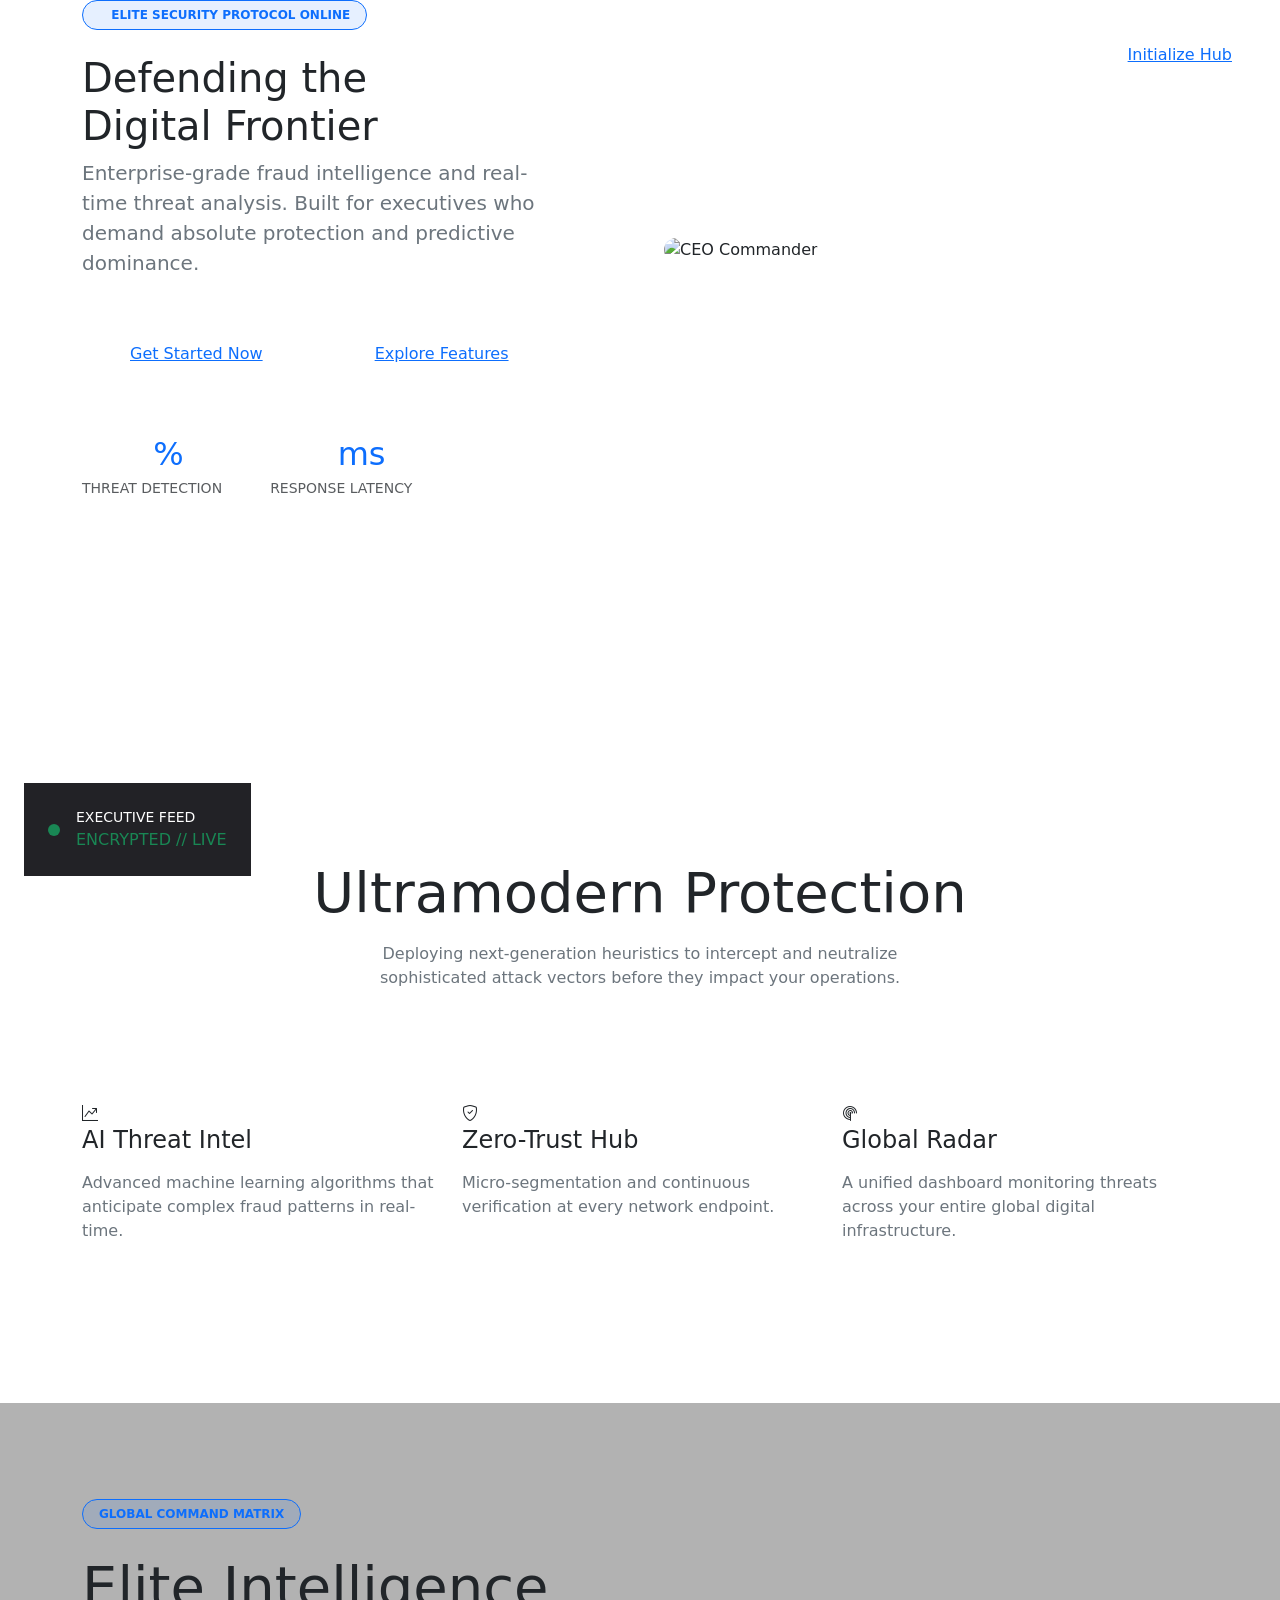
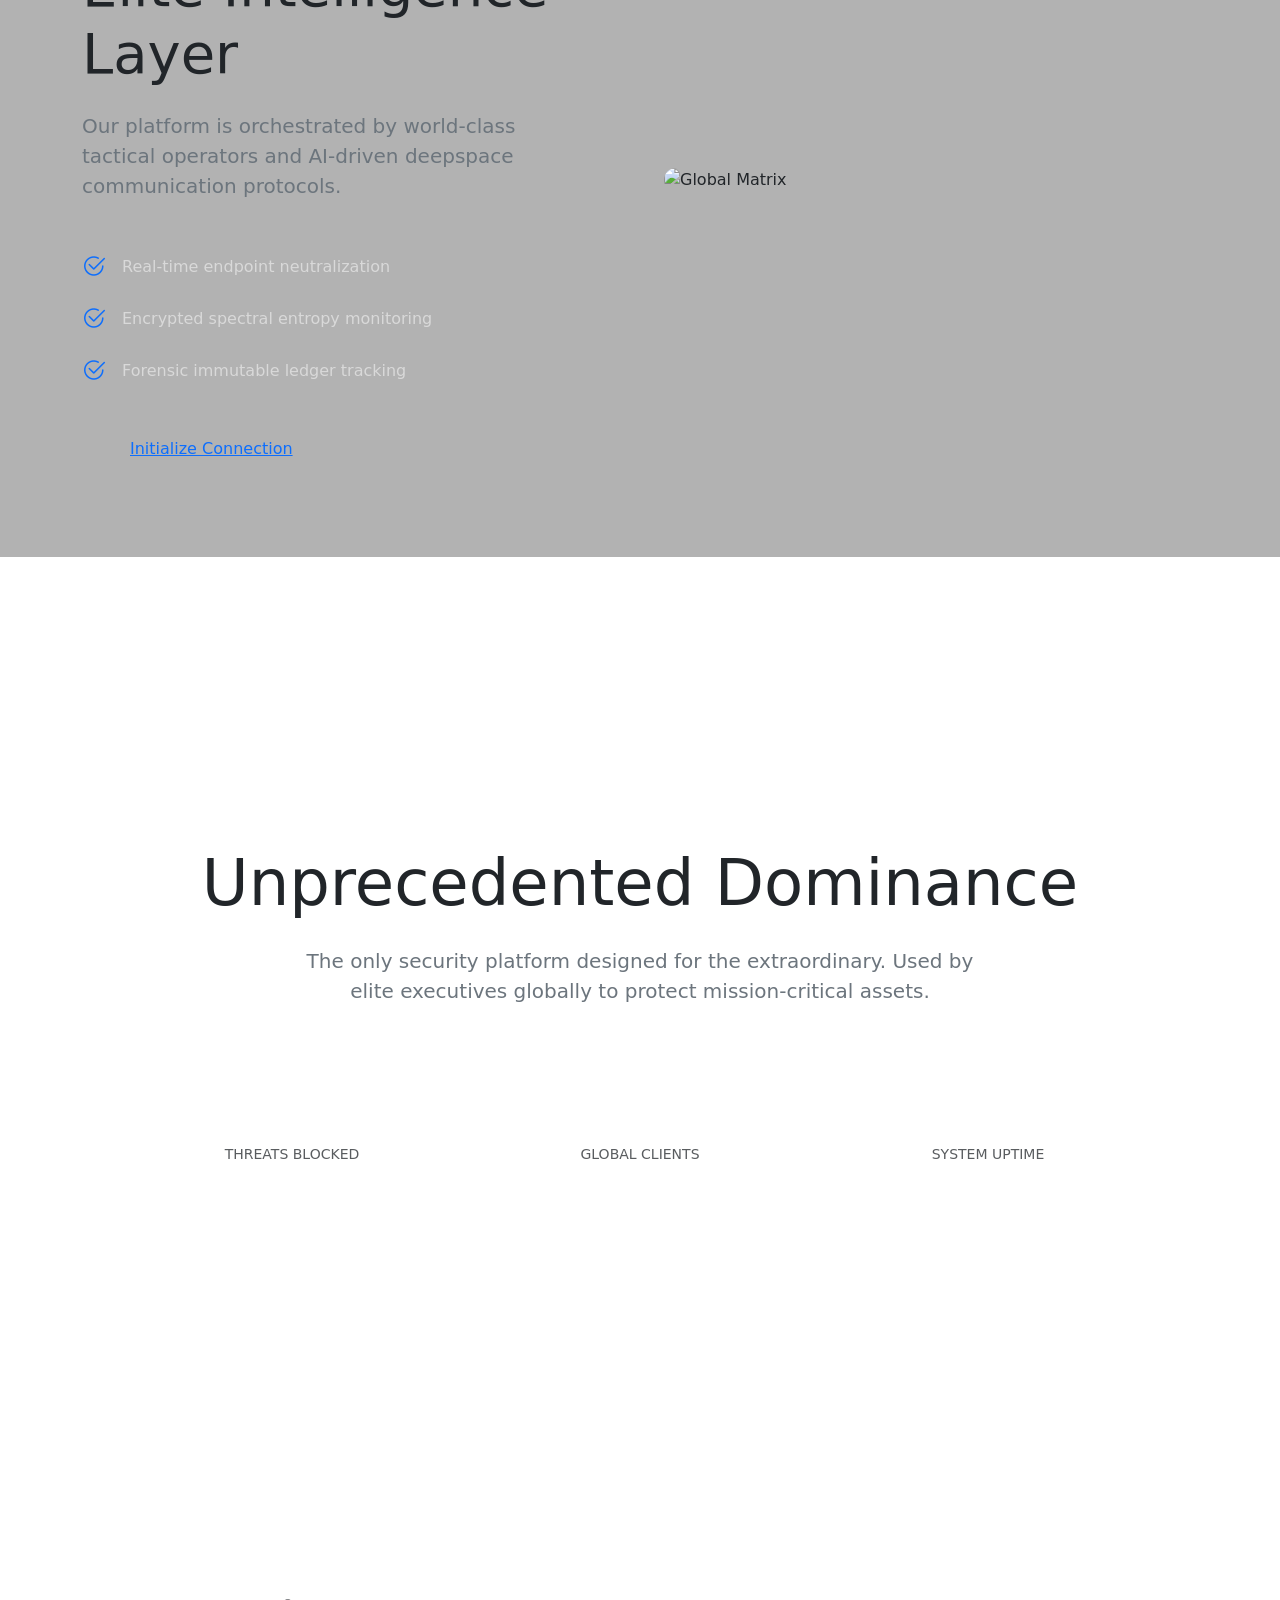
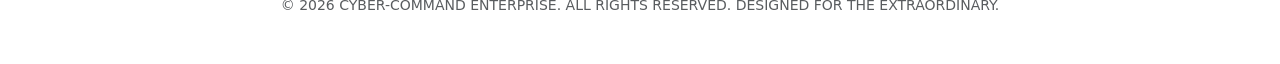
==== commit 36b9b22c: "feat: complete UI/UX enterprise redesign with CEO imagery, advanced dashboard charts, split-screen a" ====
--- a/src/main/resources/templates/index.html
+++ b/src/main/resources/templates/index.html
@@ -3,123 +3,216 @@
 <head>
     <meta charset="UTF-8">
     <meta name="viewport" content="width=device-width, initial-scale=1.0">
-    <title>CYBER-COMMAND | EXTRAORDINARY INTELLIGENCE</title>
+    <title>Enterprise Fraud Intelligence | CYBER-COMMAND</title>
+    <meta name="description" content="Elite AI-driven fraud intelligence and threat analysis platform for the modern enterprise.">
     <link href="https://cdn.jsdelivr.net/npm/bootstrap@5.3.0/dist/css/bootstrap.min.css" rel="stylesheet">
     <link href="https://cdn.jsdelivr.net/npm/bootstrap-icons@1.10.5/font/bootstrap-icons.css" rel="stylesheet">
     <link rel="stylesheet" th:href="@{/css/cyber-command.css}">
+    <style>
+        .trusted-logos {
+            opacity: 0.5;
+            filter: grayscale(1);
+            transition: var(--transition);
+        }
+        .trusted-logos:hover {
+            opacity: 1;
+            filter: grayscale(0);
+        }
+        .nav-logo {
+            font-weight: 800;
+            font-size: 1.5rem;
+            letter-spacing: -0.05em;
+            background: linear-gradient(135deg, var(--accent-blue), var(--accent-purple));
+            -webkit-background-clip: text;
+            -webkit-text-fill-color: transparent;
+        }
+    </style>
 </head>
-<body>
-    <!-- Animated Environment -->
-    <div class="orbital-glow"></div>
-    <div class="orbital-glow-2"></div>
-
-    <nav class="navbar navbar-expand-lg py-4 position-relative z-3">
-        <div class="container d-flex justify-content-between align-items-center">
-            <a class="navbar-brand text-white fw-900 fs-3 d-flex align-items-center gap-2" href="#" style="letter-spacing: 2px; text-shadow: 0 0 15px var(--neon-cyan);">
-                <i class="bi bi-hexagon-fill" style="color: var(--neon-cyan);"></i> CYBER-COMMAND
+<body class="fade-in">
+
+    <!-- Premium Navbar -->
+    <nav class="navbar navbar-expand-lg fixed-top glass-card py-3 mx-4 mt-3" style="border-radius: 20px;">
+        <div class="container-fluid px-4">
+            <a class="navbar-brand nav-logo d-flex align-items-center gap-2" href="#">
+                <i class="bi bi-shield-lock-fill text-primary"></i> CYBER-COMMAND
             </a>
-            <div class="d-flex align-items-center gap-4">
-                <a href="/login" class="text-white text-decoration-none fw-bold text-uppercase" style="letter-spacing: 1px;">Initialize</a>
-                <a href="/register" class="btn-ultramodern" style="padding: 0.5rem 1.5rem; font-size: 0.9rem;">Access Hub</a>
+            <button class="navbar-toggler border-0 shadow-none" type="button" data-bs-toggle="collapse" data-bs-target="#navbarNav">
+                <span class="bi bi-list text-white fs-2"></span>
+            </button>
+            <div class="collapse navbar-collapse" id="navbarNav">
+                <ul class="navbar-nav mx-auto gap-4">
+                    <li class="nav-item"><a class="nav-link text-white-50 fw-500" href="#features">Solutions</a></li>
+                    <li class="nav-item"><a class="nav-link text-white-50 fw-500" href="#intelligence">Intelligence</a></li>
+                    <li class="nav-item"><a class="nav-link text-white-50 fw-500" href="#impact">Platform</a></li>
+                </ul>
+                <div class="d-flex align-items-center gap-3 mt-lg-0 mt-4">
+                    <a th:href="@{/login}" class="text-white text-decoration-none fw-600 px-3">Sign In</a>
+                    <a th:href="@{/register}" class="btn-premium">Initialize Hub</a>
+                </div>
             </div>
         </div>
     </nav>
 
-    <header class="py-5 position-relative z-3" style="margin-top: 5vh;">
+    <!-- Extraordinary Hero Section -->
+    <section class="hero-container container">
+        <div class="row align-items-center g-5">
+            <div class="col-lg-6">
+                <div class="badge rounded-pill bg-primary bg-opacity-10 text-primary px-3 py-2 mb-4 fw-700 small border border-primary border-opacity-20">
+                    <span class="pulse-active d-inline-block me-2"></span> ELITE SECURITY PROTOCOL ONLINE
+                </div>
+                <h1 class="hero-title">Defending the <br><span class="gradient-text">Digital Frontier</span></h1>
+                <p class="text-secondary fs-5 mb-5 pe-lg-5" style="max-width: 540px;">
+                    Enterprise-grade fraud intelligence and real-time threat analysis. Built for executives who demand absolute protection and predictive dominance.
+                </p>
+                <div class="d-flex flex-wrap gap-3">
+                    <a th:href="@{/register}" class="btn-premium py-3 px-5 fs-6">Get Started Now</a>
+                    <a href="#features" class="btn-outline py-3 px-5 fs-6">Explore Features</a>
+                </div>
+                
+                <!-- Hero Counter -->
+                <div class="mt-5 d-flex gap-5">
+                    <div>
+                        <div class="fs-2 fw-800 text-white">99.9<span class="text-primary">%</span></div>
+                        <div class="small text-muted fw-600">THREAT DETECTION</div>
+                    </div>
+                    <div>
+                        <div class="fs-2 fw-800 text-white">&lt;50<span class="text-primary">ms</span></div>
+                        <div class="small text-muted fw-600">RESPONSE LATENCY</div>
+                    </div>
+                </div>
+            </div>
+            <div class="col-lg-6">
+                <div class="hero-image-wrapper">
+                    <img th:src="@{/images/ceo_boss.png}" alt="CEO Commander" class="img-fluid" style="width: 100%; border-radius: 24px;"
+                         onerror="this.onerror=null; this.src='https://images.unsplash.com/photo-1573164060897-425941c47065?q=80&w=2069&auto=format&fit=crop';">
+                    
+                    <!-- Floating Stat Overlay -->
+                    <div class="glass-card position-absolute bottom-0 start-0 m-4 p-4 d-flex align-items-center gap-3" style="background: rgba(10,10,15,0.9);">
+                        <div class="rounded-circle bg-success" style="width: 12px; height: 12px; box-shadow: 0 0 15px var(--accent-emerald);"></div>
+                        <div>
+                            <div class="fw-800 text-white small">EXECUTIVE FEED</div>
+                            <div class="text-success extra-small fw-700 mono">ENCRYPTED // LIVE</div>
+                        </div>
+                    </div>
+                </div>
+            </div>
+        </div>
+    </section>
+
+    <!-- Trusted By Section -->
+    <section class="py-5" style="border-top: 1px solid var(--glass-border); border-bottom: 1px solid var(--glass-border); background: rgba(255,255,255,0.01);">
         <div class="container">
-            <div class="row align-items-center g-5">
-                <div class="col-lg-6">
-                    <div class="status-badge mb-4">
-                        <div class="status-dot"></div>
-                        NEURAL GRID ONLINE // SECURE
-                    </div>
-                    <h1 class="hero-title">Beyond <br>Extraordinary.</h1>
-                    <p class="fs-4 mb-5 text-light" style="max-width: 550px; line-height: 1.5; text-shadow: 0 4px 10px rgba(0,0,0,0.8);">
-                        The ultimate ultramodern threat analysis platform. Deployed exclusively for elite executives. Power, precision, and absolute dominance over the digital perimeter.
-                    </p>
-                    <div class="d-flex gap-4">
-                        <a href="/login" class="btn-ultramodern">Engage System</a>
-                    </div>
-                </div>
-                <div class="col-lg-6">
-                    <div class="hero-img-container">
-                        <!-- Added cache-busting query param to ensure the image forces a load regardless of Spring Boot server cache -->
-                        <img src="/images/ceo_boss.png?update=123" alt="Commander Image" class="hero-img-modern" onerror="this.onerror=null; this.src='/images/african_cyber_command_center_v2.png';">
-                        
-                        <div class="glass-panel p-3 position-absolute bottom-0 start-0 m-4" style="border-radius: 15px;">
-                            <div class="d-flex align-items-center gap-3">
-                                <div class="bg-info rounded-circle" style="width: 15px; height: 15px; box-shadow: 0 0 15px var(--neon-cyan);"></div>
-                                <div>
-                                    <h6 class="mb-0 fw-bold text-white fs-5 text-uppercase" style="letter-spacing: 1px;">Executive Feed</h6>
-                                    <small style="color: var(--neon-cyan); font-weight: 600;">ENCRYPTED CHANNEL</small>
-                                </div>
-                            </div>
-                        </div>
-                    </div>
-                </div>
-            </div>
-        </div>
-    </header>
-
-    <section class="py-5 mt-5 position-relative z-3">
+            <div class="d-flex flex-wrap justify-content-between align-items-center gap-5">
+                <div class="fs-4 fw-800 text-white-50"><i class="bi bi-bank me-2"></i> GLOBAL-TRUST</div>
+                <div class="fs-4 fw-800 text-white-50"><i class="bi bi-buildings me-2"></i> NEXUS-CORP</div>
+                <div class="fs-4 fw-800 text-white-50"><i class="bi bi-cpu-fill me-2"></i> TECH-ORCHID</div>
+                <div class="fs-4 fw-800 text-white-50"><i class="bi bi-shield-shaded me-2"></i> QUANTUM-SAFE</div>
+                <div class="fs-4 fw-800 text-white-50"><i class="bi bi-airplane-fill me-2"></i> SKY-LOGISTICS</div>
+            </div>
+        </div>
+    </section>
+
+    <!-- Features Section -->
+    <section id="features" class="py-5 mt-5">
         <div class="container py-5">
-            <div class="text-center mb-5">
-                <h2 class="display-4 fw-900 mb-3" style="text-shadow: 0 0 20px rgba(255,255,255,0.2);">Ultramodern Defense</h2>
-            </div>
+            <div class="text-center mb-5 pb-5">
+                <h2 class="display-4 fw-800 mb-3">Ultramodern <span class="gradient-text">Protection</span></h2>
+                <p class="text-secondary mx-auto" style="max-width: 600px;">Deploying next-generation heuristics to intercept and neutralize sophisticated attack vectors before they impact your operations.</p>
+            </div>
+            
             <div class="row g-4">
                 <div class="col-md-4">
-                    <div class="glass-panel p-5 h-100 text-center">
-                        <div class="mb-4 display-4" style="color: var(--neon-cyan); text-shadow: 0 0 20px var(--neon-cyan);"><i class="bi bi-shield-lock"></i></div>
-                        <h4 class="fw-bold mb-3 text-white">Absolute Zero-Trust</h4>
-                        <p style="color: var(--text-dim); font-size: 1.1rem;">Multi-dimensional neural verification at every endpoint. Unprecedented isolation.</p>
+                    <div class="glass-card feature-card">
+                        <i class="bi bi-graph-up-arrow feature-icon"></i>
+                        <h4 class="fw-700 mb-3">AI Threat Intel</h4>
+                        <p class="text-secondary">Advanced machine learning algorithms that anticipate complex fraud patterns in real-time.</p>
                     </div>
                 </div>
                 <div class="col-md-4">
-                    <div class="glass-panel p-5 h-100 text-center" style="border-color: var(--neon-purple);">
-                        <div class="mb-4 display-4" style="color: var(--neon-purple); text-shadow: 0 0 20px var(--neon-purple);"><i class="bi bi-infinity"></i></div>
-                        <h4 class="fw-bold mb-3 text-white">Quantum Armor</h4>
-                        <p style="color: var(--text-dim); font-size: 1.1rem;">Lattice-cryptography ensuring your data survives the post-quantum computational era.</p>
+                    <div class="glass-card feature-card">
+                        <i class="bi bi-shield-check feature-icon"></i>
+                        <h4 class="fw-700 mb-3">Zero-Trust Hub</h4>
+                        <p class="text-secondary">Micro-segmentation and continuous verification at every network endpoint.</p>
                     </div>
                 </div>
                 <div class="col-md-4">
-                    <div class="glass-panel p-5 h-100 text-center">
-                        <div class="mb-4 display-4" style="color: #00ff9d; text-shadow: 0 0 20px #00ff9d;"><i class="bi bi-eye"></i></div>
-                        <h4 class="fw-bold mb-3 text-white">Predictive Edge</h4>
-                        <p style="color: var(--text-dim); font-size: 1.1rem;">Global AI telemetry that anticipates logic breaches before they even manifest.</p>
-                    </div>
-                </div>
-            </div>
-        </div>
-    </section>
-
-    <section class="py-5 position-relative z-3 mt-4" style="background: rgba(0,0,0,0.4); border-top: 1px solid var(--glass-border); border-bottom: 1px solid var(--glass-border);">
+                    <div class="glass-card feature-card">
+                        <i class="bi bi-radar feature-icon"></i>
+                        <h4 class="fw-700 mb-3">Global Radar</h4>
+                        <p class="text-secondary">A unified dashboard monitoring threats across your entire global digital infrastructure.</p>
+                    </div>
+                </div>
+            </div>
+        </div>
+    </section>
+
+    <!-- Global Matrix Section -->
+    <section id="intelligence" class="py-5 mt-5 position-relative overflow-hidden" style="background: rgba(0,0,0,0.3);">
         <div class="container py-5">
             <div class="row align-items-center g-5 flex-row-reverse">
                 <div class="col-lg-6">
-                    <div class="hero-img-container">
-                        <!-- Cache-busting to bypass missing image bugs -->
-                        <img src="/images/command_center.png?update=123" alt="Global Matrix" class="hero-img-modern">
+                    <div class="hero-image-wrapper">
+                        <img th:src="@{/images/threat_globe.png}" alt="Global Matrix" class="img-fluid" style="width: 100%; border-radius: 24px;">
                     </div>
                 </div>
                 <div class="col-lg-6">
-                    <div class="status-badge mb-4" style="color: var(--neon-cyan); border-color: var(--neon-cyan); box-shadow: 0 0 15px rgba(0,243,255,0.2);">
-                        <div class="status-dot" style="background: var(--neon-cyan); box-shadow: 0 0 10px var(--neon-cyan);"></div>
+                    <div class="badge rounded-pill bg-primary bg-opacity-10 text-primary px-3 py-2 mb-4 fw-700 small border border-primary border-opacity-20">
                         GLOBAL COMMAND MATRIX
                     </div>
-                    <h2 class="display-4 fw-900 mb-4" style="background: linear-gradient(to right, #fff, var(--neon-cyan)); -webkit-background-clip: text; -webkit-text-fill-color: transparent;">Elite Intelligence</h2>
-                    <p class="fs-4 mb-5 text-light" style="line-height: 1.6;">
-                        Orchestrated by the world's most capable tactical operators. Real-time endpoint neutralization and encrypted deepspace communications as standard.
+                    <h2 class="display-4 fw-800 mb-4">Elite <span class="gradient-text">Intelligence</span> Layer</h2>
+                    <p class="text-secondary fs-5 mb-5 pe-lg-5">
+                        Our platform is orchestrated by world-class tactical operators and AI-driven deepspace communication protocols.
                     </p>
-                </div>
-            </div>
-        </div>
-    </section>
-
-    <footer class="py-5 mt-5 position-relative z-3">
-        <div class="container text-center pt-4" style="border-top: 1px solid var(--glass-border);">
-            <h3 class="fw-900 mb-3" style="letter-spacing: 3px; color: var(--neon-cyan);">CYBER-COMMAND</h3>
-            <p style="color: var(--text-dim);">DESIGNED FOR THE EXTRAORDINARY. © 2026</p>
-        </div>
+                    <ul class="list-unstyled d-flex flex-column gap-3 mb-5">
+                        <li class="d-flex align-items-center gap-3 text-white-50"><i class="bi bi-check2-circle text-primary fs-4"></i> Real-time endpoint neutralization</li>
+                        <li class="d-flex align-items-center gap-3 text-white-50"><i class="bi bi-check2-circle text-primary fs-4"></i> Encrypted spectral entropy monitoring</li>
+                        <li class="d-flex align-items-center gap-3 text-white-50"><i class="bi bi-check2-circle text-primary fs-4"></i> Forensic immutable ledger tracking</li>
+                    </ul>
+                    <a th:href="@{/register}" class="btn-premium py-3 px-5 fs-6">Initialize Connection</a>
+                </div>
+            </div>
+        </div>
+    </section>
+
+    <!-- Impact Section -->
+    <section id="impact" class="py-5 mt-5">
+        <div class="container py-5">
+            <div class="glass-card p-5 text-center position-relative overflow-hidden" style="border: none;">
+                <div class="position-absolute top-0 start-0 w-100 h-100" th:style="'background: url(' + @{/images/command_center.png} + ') center/cover no-repeat; opacity: 0.15; z-index: -1;'"></div>
+                <div class="py-5 my-5">
+                    <h2 class="display-3 fw-800 mb-4">Unprecedented <span class="gradient-text">Dominance</span></h2>
+                    <p class="text-secondary mx-auto fs-5 mb-5" style="max-width: 700px;">The only security platform designed for the extraordinary. Used by elite executives globally to protect mission-critical assets.</p>
+                    <div class="row g-4 mt-4">
+                        <div class="col-md-4">
+                            <h3 class="display-5 fw-800 text-white">1M+</h3>
+                            <p class="text-muted fw-700 small">THREATS BLOCKED</p>
+                        </div>
+                        <div class="col-md-4">
+                            <h3 class="display-5 fw-800 text-white">200+</h3>
+                            <p class="text-muted fw-700 small">GLOBAL CLIENTS</p>
+                        </div>
+                        <div class="col-md-4">
+                            <h3 class="display-5 fw-800 text-white">99.8%</h3>
+                            <p class="text-muted fw-700 small">SYSTEM UPTIME</p>
+                        </div>
+                    </div>
+                </div>
+            </div>
+        </div>
+    </section>
+
+    <!-- Footer -->
+    <footer class="container text-center">
+        <div class="mb-5 pb-5 border-bottom border-white border-opacity-5">
+            <h2 class="nav-logo mb-4">CYBER-COMMAND</h2>
+            <div class="d-flex justify-content-center gap-4 text-white-50">
+                <a href="#" class="text-decoration-none text-white-50 hover-white">Terms</a>
+                <a href="#" class="text-decoration-none text-white-50 hover-white">Privacy</a>
+                <a href="#" class="text-decoration-none text-white-50 hover-white">Intel</a>
+                <a href="#" class="text-decoration-none text-white-50 hover-white">Support</a>
+            </div>
+        </div>
+        <p class="text-muted small">© 2026 CYBER-COMMAND ENTERPRISE. ALL RIGHTS RESERVED. DESIGNED FOR THE EXTRAORDINARY.</p>
     </footer>
 
     <script src="https://cdn.jsdelivr.net/npm/bootstrap@5.3.0/dist/js/bootstrap.bundle.min.js"></script>
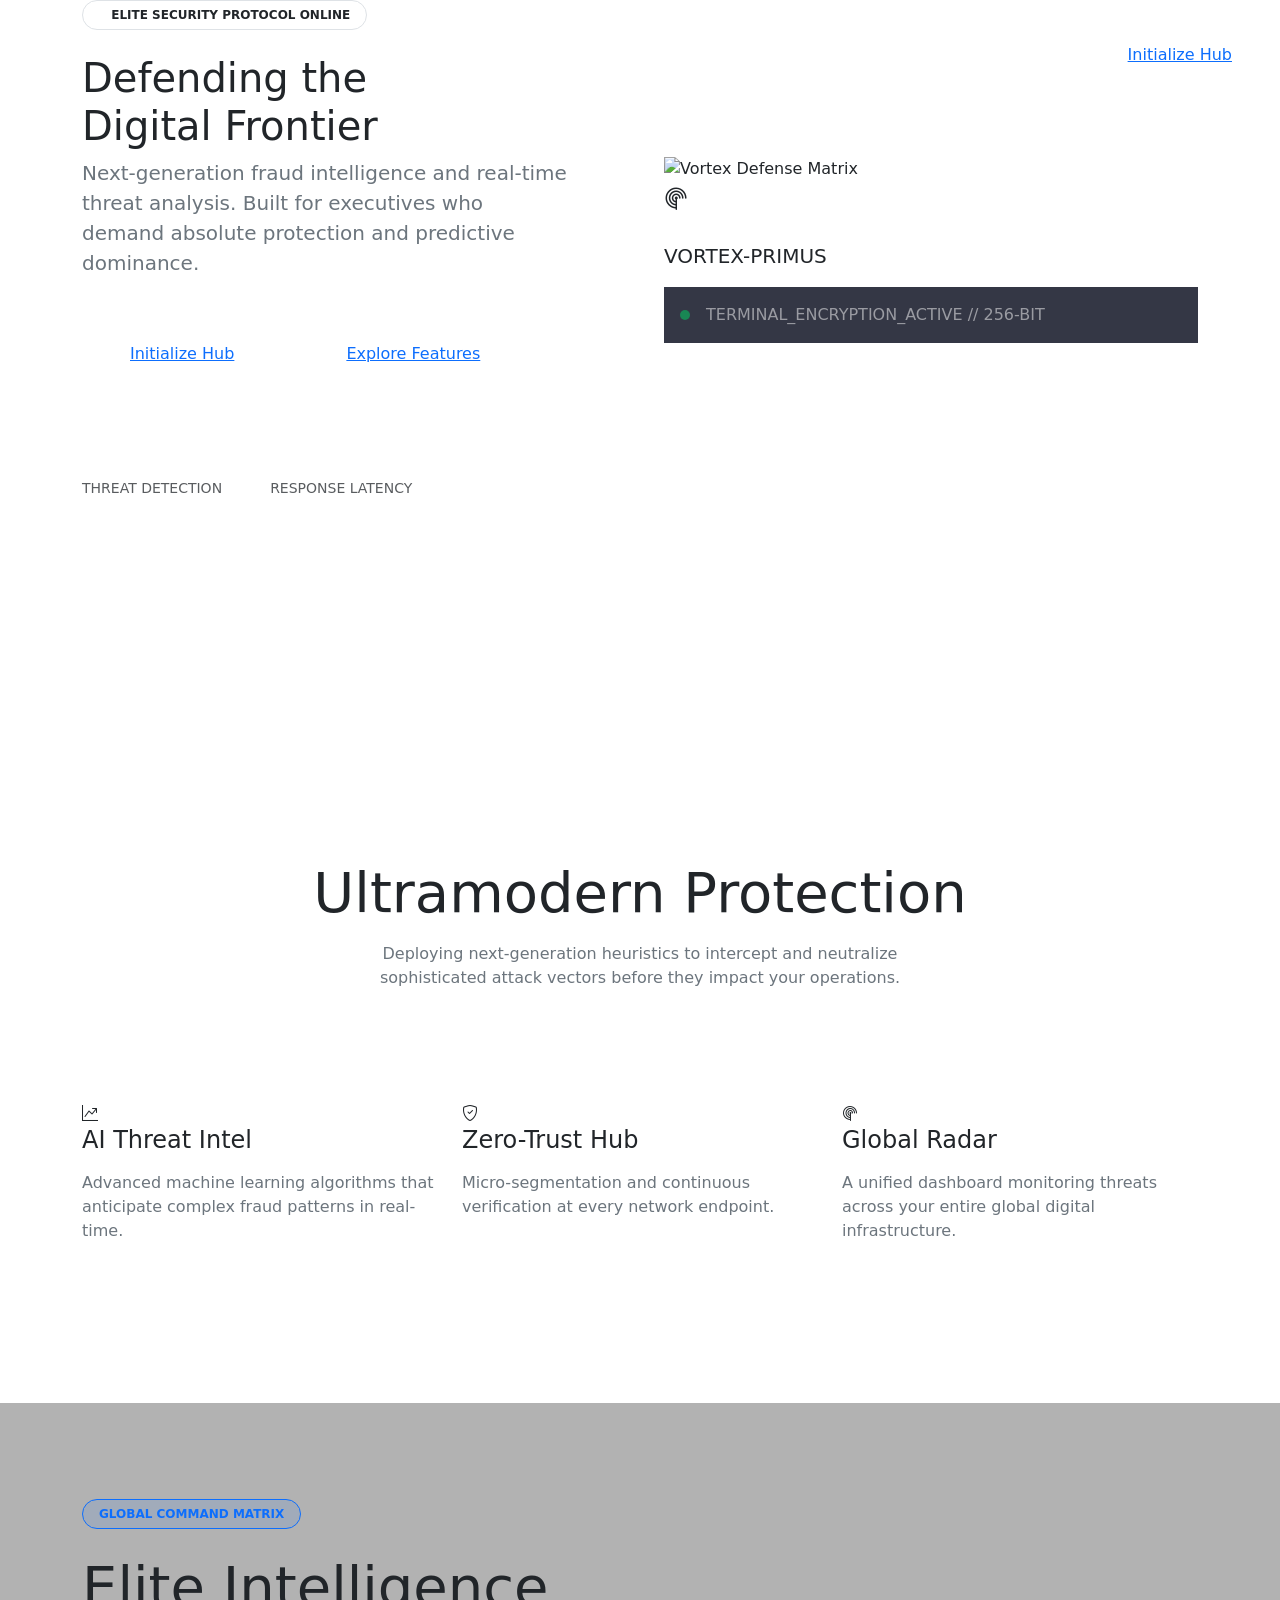
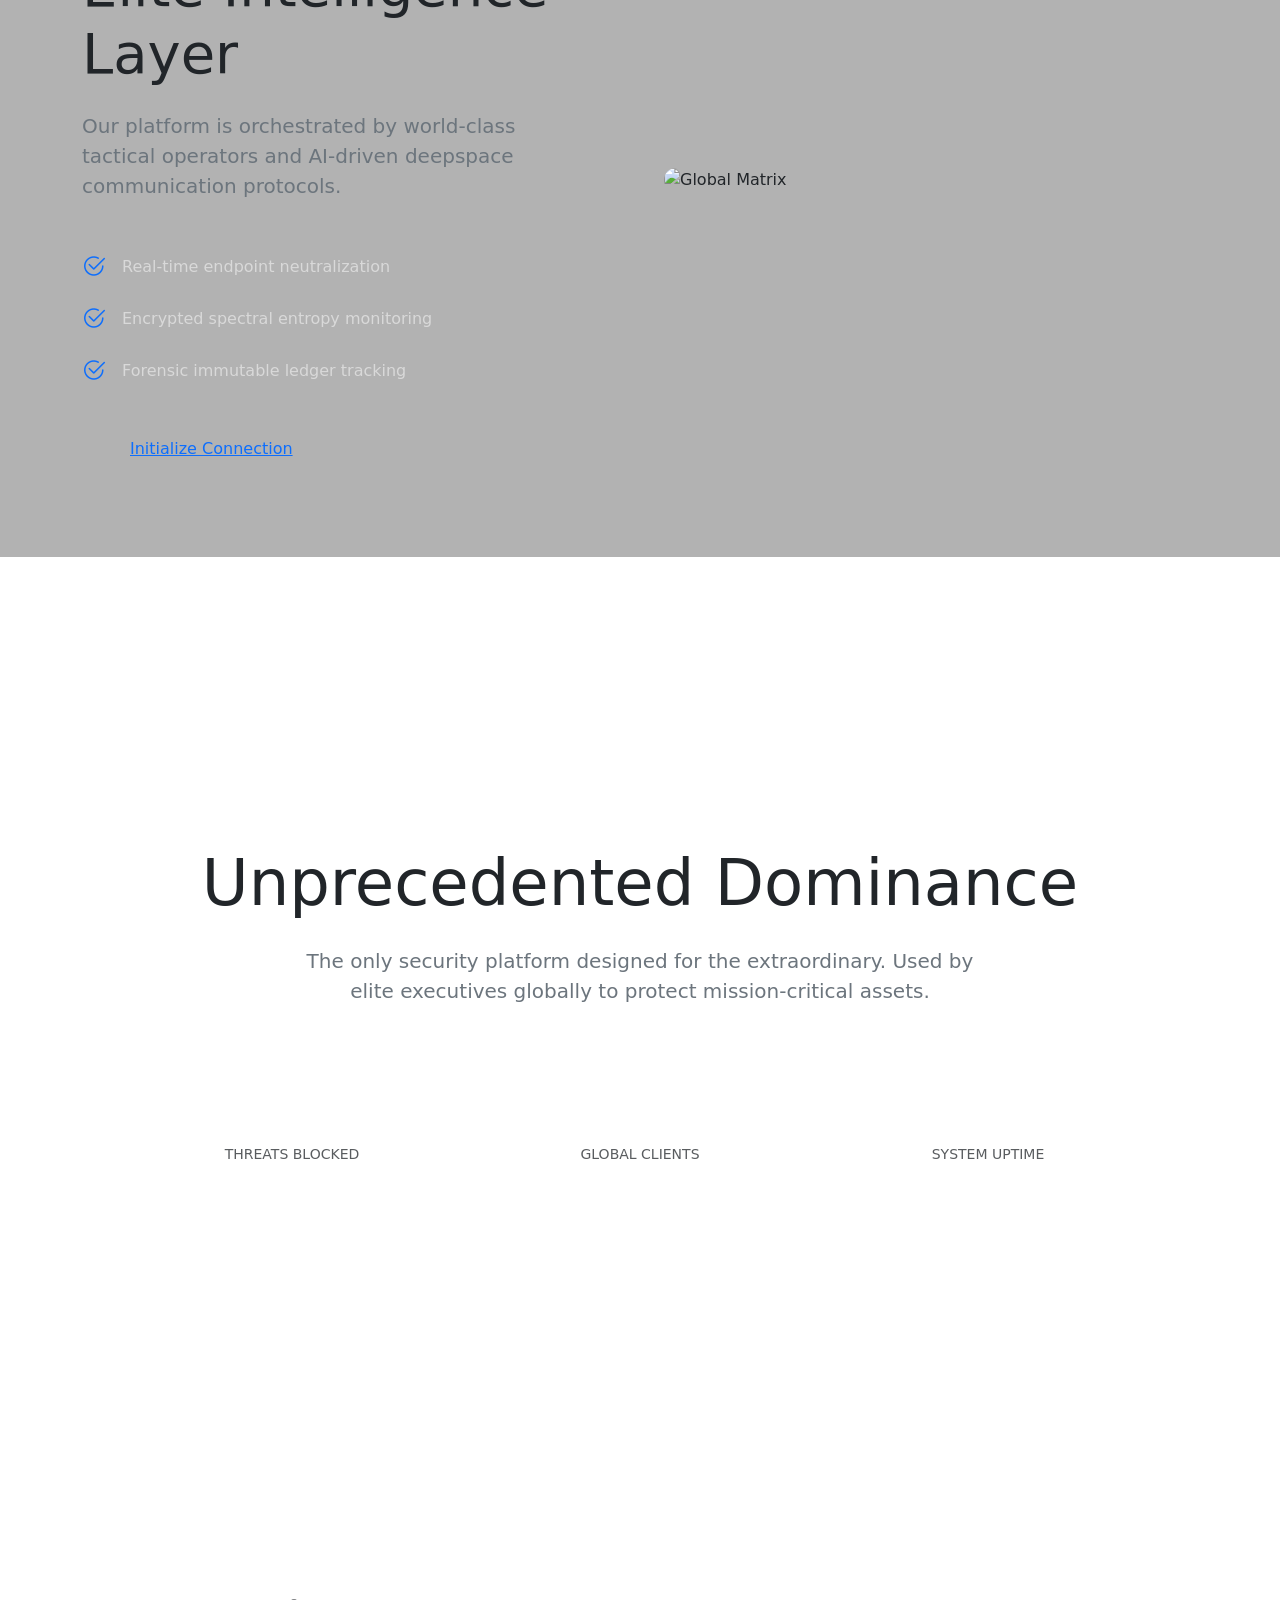
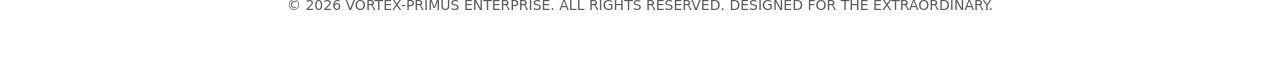
==== commit 5332a282: "feat: Final VORTEX-PRIMUS Masterpiece Renovation" ====
--- a/src/main/resources/templates/index.html
+++ b/src/main/resources/templates/index.html
@@ -3,11 +3,11 @@
 <head>
     <meta charset="UTF-8">
     <meta name="viewport" content="width=device-width, initial-scale=1.0">
-    <title>Enterprise Fraud Intelligence | CYBER-COMMAND</title>
+    <title>VORTEX-PRIMUS</title>
     <meta name="description" content="Elite AI-driven fraud intelligence and threat analysis platform for the modern enterprise.">
     <link href="https://cdn.jsdelivr.net/npm/bootstrap@5.3.0/dist/css/bootstrap.min.css" rel="stylesheet">
     <link href="https://cdn.jsdelivr.net/npm/bootstrap-icons@1.10.5/font/bootstrap-icons.css" rel="stylesheet">
-    <link rel="stylesheet" th:href="@{/css/cyber-command.css}">
+    <link rel="stylesheet" th:href="@{/css/vortex-primus.css}">
     <style>
         .trusted-logos {
             opacity: 0.5;
@@ -22,7 +22,8 @@
             font-weight: 800;
             font-size: 1.5rem;
             letter-spacing: -0.05em;
-            background: linear-gradient(135deg, var(--accent-blue), var(--accent-purple));
+            background: linear-gradient(135deg, var(--accent-cyan), var(--accent-blue));
+            background-clip: text;
             -webkit-background-clip: text;
             -webkit-text-fill-color: transparent;
         }
@@ -34,7 +35,7 @@
     <nav class="navbar navbar-expand-lg fixed-top glass-card py-3 mx-4 mt-3" style="border-radius: 20px;">
         <div class="container-fluid px-4">
             <a class="navbar-brand nav-logo d-flex align-items-center gap-2" href="#">
-                <i class="bi bi-shield-lock-fill text-primary"></i> CYBER-COMMAND
+                <i class="bi bi-radar text-cyan"></i> VORTEX-PRIMUS
             </a>
             <button class="navbar-toggler border-0 shadow-none" type="button" data-bs-toggle="collapse" data-bs-target="#navbarNav">
                 <span class="bi bi-list text-white fs-2"></span>
@@ -53,45 +54,49 @@
         </div>
     </nav>
 
-    <!-- Extraordinary Hero Section -->
     <section class="hero-container container">
         <div class="row align-items-center g-5">
             <div class="col-lg-6">
-                <div class="badge rounded-pill bg-primary bg-opacity-10 text-primary px-3 py-2 mb-4 fw-700 small border border-primary border-opacity-20">
+                <div class="badge rounded-pill bg-cyan bg-opacity-10 text-cyan px-3 py-2 mb-4 fw-700 small border border-cyan border-opacity-20" style="color: var(--accent-cyan);">
                     <span class="pulse-active d-inline-block me-2"></span> ELITE SECURITY PROTOCOL ONLINE
                 </div>
                 <h1 class="hero-title">Defending the <br><span class="gradient-text">Digital Frontier</span></h1>
                 <p class="text-secondary fs-5 mb-5 pe-lg-5" style="max-width: 540px;">
-                    Enterprise-grade fraud intelligence and real-time threat analysis. Built for executives who demand absolute protection and predictive dominance.
+                    Next-generation fraud intelligence and real-time threat analysis. Built for executives who demand absolute protection and predictive dominance.
                 </p>
                 <div class="d-flex flex-wrap gap-3">
-                    <a th:href="@{/register}" class="btn-premium py-3 px-5 fs-6">Get Started Now</a>
+                    <a th:href="@{/register}" class="btn-premium py-3 px-5 fs-6">Initialize Hub</a>
                     <a href="#features" class="btn-outline py-3 px-5 fs-6">Explore Features</a>
                 </div>
                 
-                <!-- Hero Counter -->
                 <div class="mt-5 d-flex gap-5">
                     <div>
-                        <div class="fs-2 fw-800 text-white">99.9<span class="text-primary">%</span></div>
+                        <div class="fs-2 fw-800 text-white">99.9<span class="text-cyan">%</span></div>
                         <div class="small text-muted fw-600">THREAT DETECTION</div>
                     </div>
                     <div>
-                        <div class="fs-2 fw-800 text-white">&lt;50<span class="text-primary">ms</span></div>
+                        <div class="fs-2 fw-800 text-white">&lt;50<span class="text-cyan">ms</span></div>
                         <div class="small text-muted fw-600">RESPONSE LATENCY</div>
                     </div>
                 </div>
             </div>
             <div class="col-lg-6">
                 <div class="hero-image-wrapper">
-                    <img th:src="@{/images/ceo_boss.png}" alt="CEO Commander" class="img-fluid" style="width: 100%; border-radius: 24px;"
-                         onerror="this.onerror=null; this.src='https://images.unsplash.com/photo-1573164060897-425941c47065?q=80&w=2069&auto=format&fit=crop';">
+                    <!-- Premium Technical Visual (No baked-in text) -->
+                    <img src="https://images.unsplash.com/photo-1550751827-4bd374c3f58b?q=80&w=2070&auto=format&fit=crop" alt="Vortex Defense Matrix" class="img-fluid" style="width: 100%; height: 100%; object-fit: cover;">
                     
-                    <!-- Floating Stat Overlay -->
-                    <div class="glass-card position-absolute bottom-0 start-0 m-4 p-4 d-flex align-items-center gap-3" style="background: rgba(10,10,15,0.9);">
-                        <div class="rounded-circle bg-success" style="width: 12px; height: 12px; box-shadow: 0 0 15px var(--accent-emerald);"></div>
-                        <div>
-                            <div class="fw-800 text-white small">EXECUTIVE FEED</div>
-                            <div class="text-success extra-small fw-700 mono">ENCRYPTED // LIVE</div>
+                    <!-- Branded Glass Interface Overlay -->
+                    <div class="brand-image-overlay">
+                        <div class="hologram-label">
+                            <i class="bi bi-radar text-cyan fs-4"></i>
+                            <div>
+                                <div class="text-white extra-small fw-800 uppercase" style="letter-spacing: 2px;">SECURE PROTOCOL</div>
+                                <div class="text-cyan fw-900 fs-5">VORTEX-PRIMUS</div>
+                            </div>
+                        </div>
+                        <div class="glass-card mt-3 p-3 d-flex align-items-center gap-3" style="background: rgba(2,6,23,0.8); border-color: rgba(34,211,238,0.2);">
+                            <div class="rounded-circle bg-success" style="width: 10px; height: 10px; box-shadow: 0 0 15px var(--accent-emerald);"></div>
+                            <div class="extra-small text-white-50 fw-700 mono">TERMINAL_ENCRYPTION_ACTIVE // 256-BIT</div>
                         </div>
                     </div>
                 </div>
@@ -204,7 +209,7 @@
     <!-- Footer -->
     <footer class="container text-center">
         <div class="mb-5 pb-5 border-bottom border-white border-opacity-5">
-            <h2 class="nav-logo mb-4">CYBER-COMMAND</h2>
+            <h2 class="nav-logo mb-4">VORTEX-PRIMUS</h2>
             <div class="d-flex justify-content-center gap-4 text-white-50">
                 <a href="#" class="text-decoration-none text-white-50 hover-white">Terms</a>
                 <a href="#" class="text-decoration-none text-white-50 hover-white">Privacy</a>
@@ -212,7 +217,7 @@
                 <a href="#" class="text-decoration-none text-white-50 hover-white">Support</a>
             </div>
         </div>
-        <p class="text-muted small">© 2026 CYBER-COMMAND ENTERPRISE. ALL RIGHTS RESERVED. DESIGNED FOR THE EXTRAORDINARY.</p>
+        <p class="text-muted small">© 2026 VORTEX-PRIMUS ENTERPRISE. ALL RIGHTS RESERVED. DESIGNED FOR THE EXTRAORDINARY.</p>
     </footer>
 
     <script src="https://cdn.jsdelivr.net/npm/bootstrap@5.3.0/dist/js/bootstrap.bundle.min.js"></script>
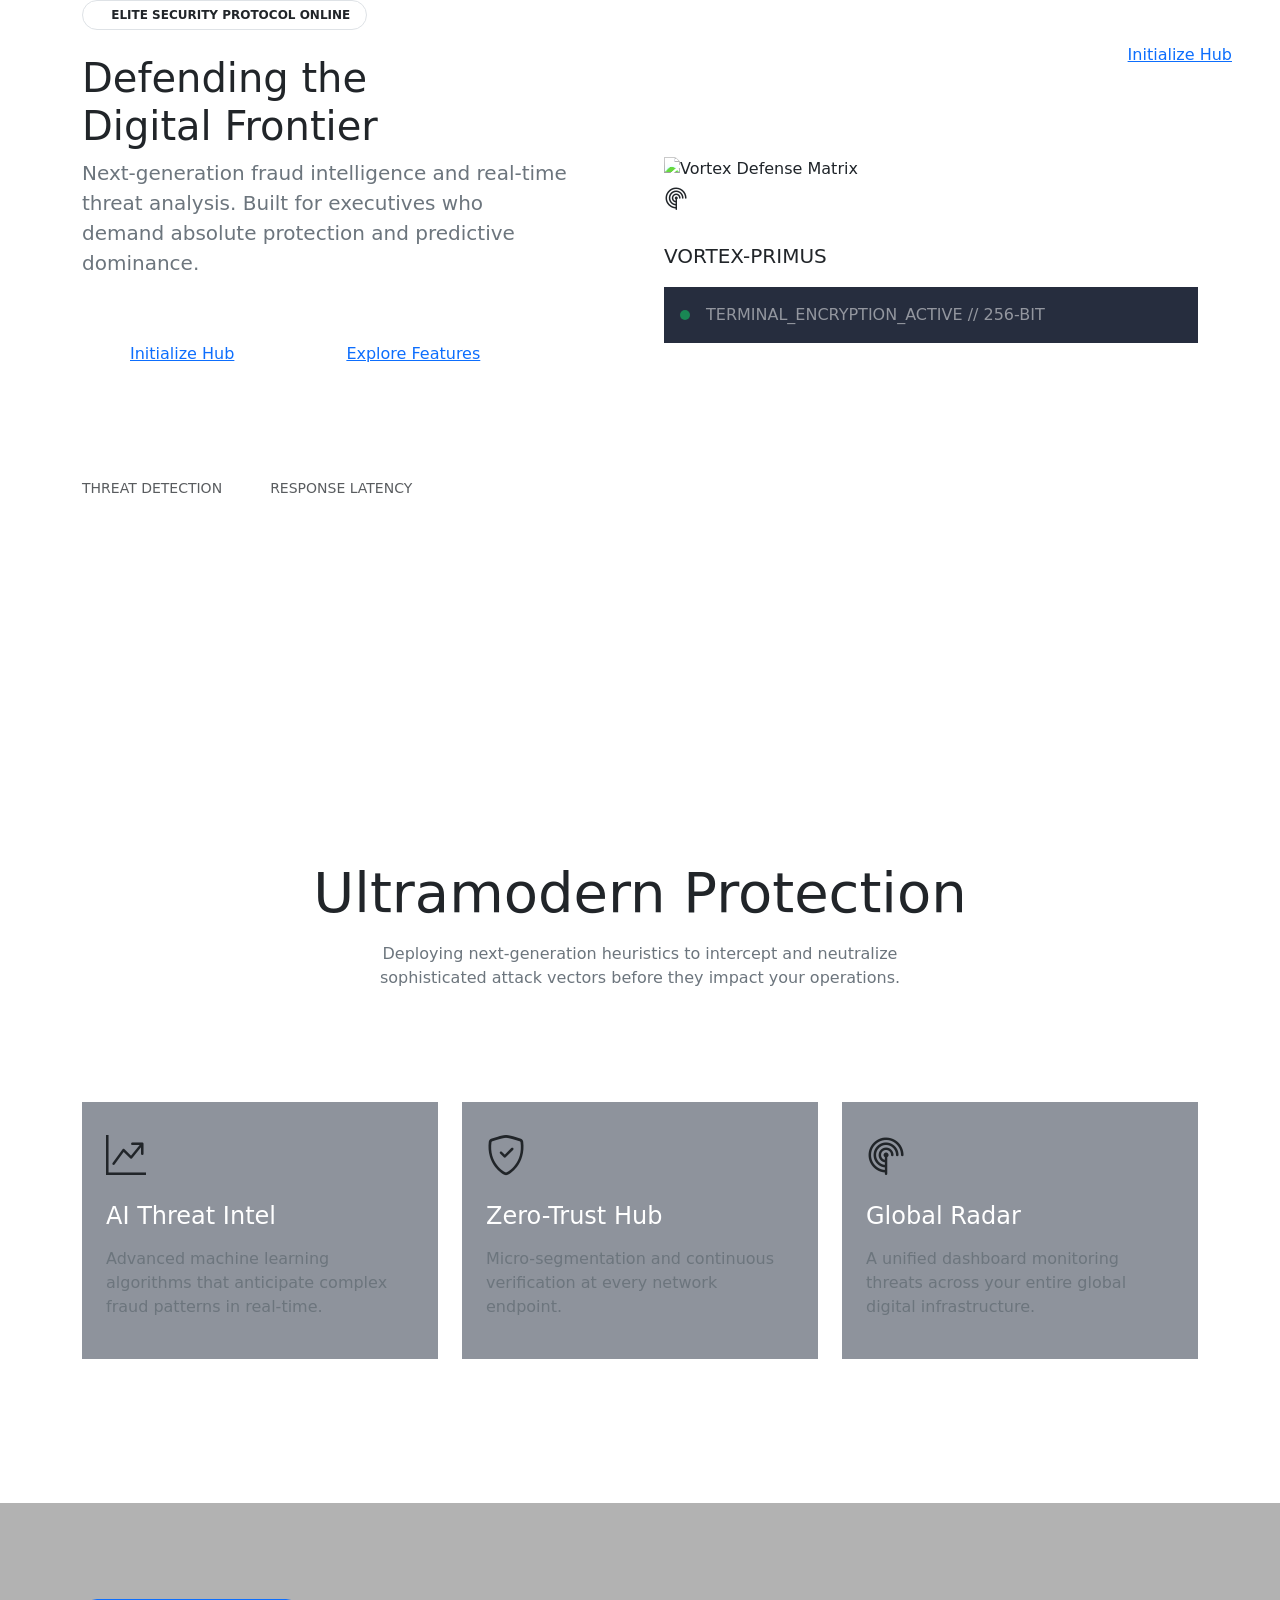
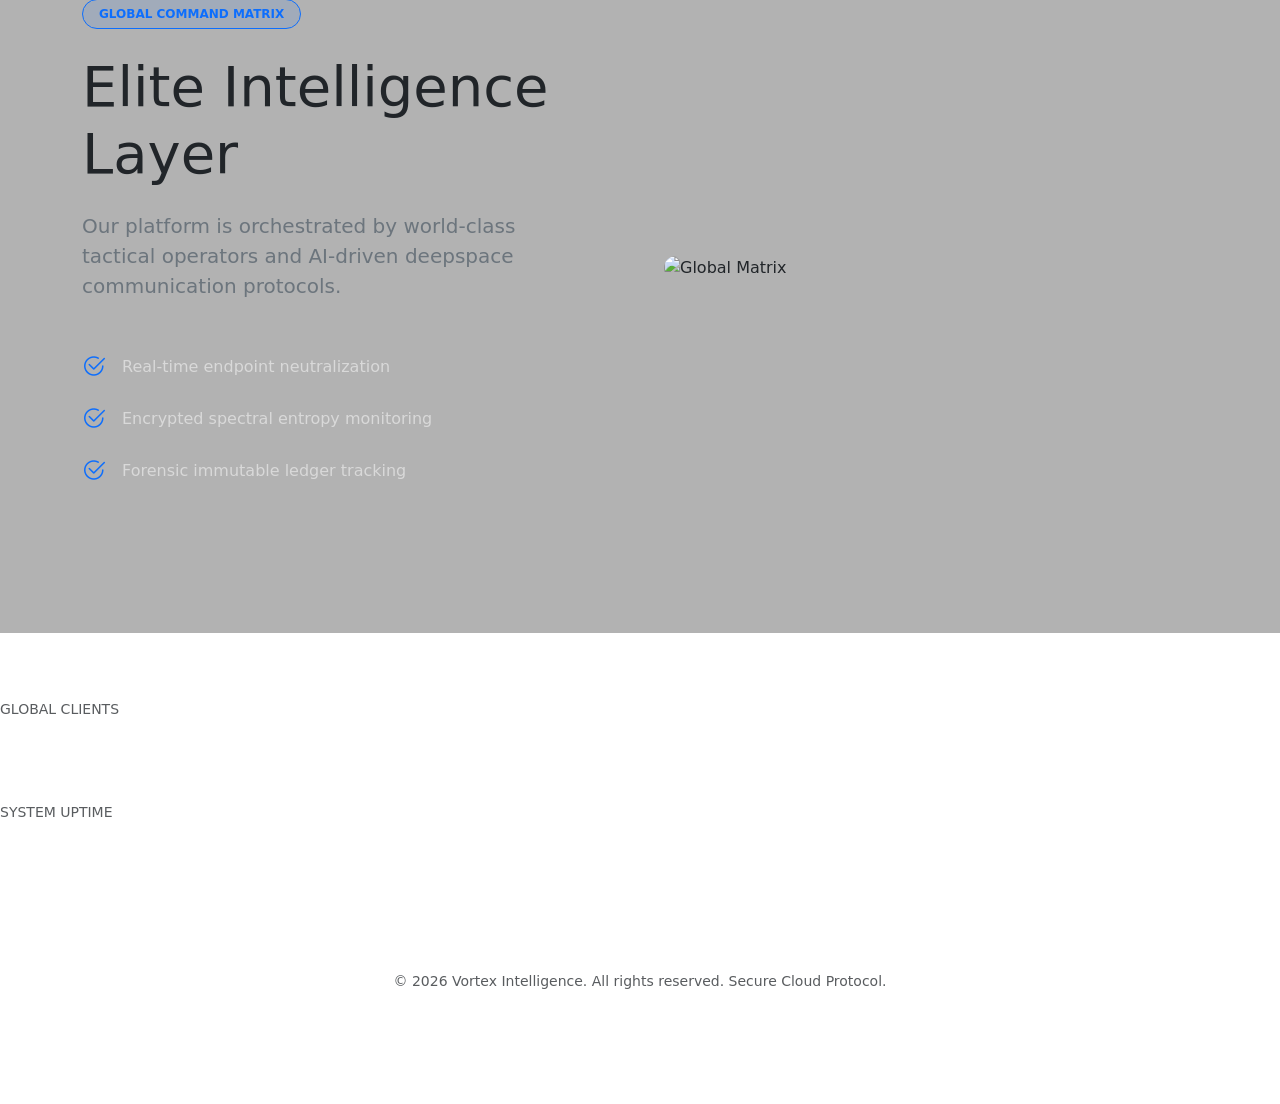
==== commit 3e28bc74: "feat: Shift to Professional Slate and add all masterpiece imagery" ====
--- a/src/main/resources/templates/index.html
+++ b/src/main/resources/templates/index.html
@@ -83,7 +83,7 @@
             <div class="col-lg-6">
                 <div class="hero-image-wrapper">
                     <!-- Premium Technical Visual (No baked-in text) -->
-                    <img src="https://images.unsplash.com/photo-1550751827-4bd374c3f58b?q=80&w=2070&auto=format&fit=crop" alt="Vortex Defense Matrix" class="img-fluid" style="width: 100%; height: 100%; object-fit: cover;">
+                    <img src="https://images.unsplash.com/photo-1518770660439-4636190af475?q=80&w=2070&auto=format&fit=crop" alt="Vortex Defense Matrix" class="img-fluid" style="width: 100%; height: 100%; object-fit: cover; filter: brightness(1.2) contrast(1.1);">
                     
                     <!-- Branded Glass Interface Overlay -->
                     <div class="brand-image-overlay">
@@ -94,7 +94,7 @@
                                 <div class="text-cyan fw-900 fs-5">VORTEX-PRIMUS</div>
                             </div>
                         </div>
-                        <div class="glass-card mt-3 p-3 d-flex align-items-center gap-3" style="background: rgba(2,6,23,0.8); border-color: rgba(34,211,238,0.2);">
+                        <div class="glass-card mt-3 p-3 d-flex align-items-center gap-3" style="background: rgba(15,23,42,0.9); border-color: rgba(34,211,238,0.3);">
                             <div class="rounded-circle bg-success" style="width: 10px; height: 10px; box-shadow: 0 0 15px var(--accent-emerald);"></div>
                             <div class="extra-small text-white-50 fw-700 mono">TERMINAL_ENCRYPTION_ACTIVE // 256-BIT</div>
                         </div>
@@ -127,23 +127,23 @@
             
             <div class="row g-4">
                 <div class="col-md-4">
-                    <div class="glass-card feature-card">
-                        <i class="bi bi-graph-up-arrow feature-icon"></i>
-                        <h4 class="fw-700 mb-3">AI Threat Intel</h4>
+                    <div class="glass-card feature-card p-4 h-100" style="background: rgba(30,41,59,0.5);">
+                        <i class="bi bi-graph-up-arrow text-cyan fs-1 mb-3 d-block"></i>
+                        <h4 class="fw-700 mb-3 text-white">AI Threat Intel</h4>
                         <p class="text-secondary">Advanced machine learning algorithms that anticipate complex fraud patterns in real-time.</p>
                     </div>
                 </div>
                 <div class="col-md-4">
-                    <div class="glass-card feature-card">
-                        <i class="bi bi-shield-check feature-icon"></i>
-                        <h4 class="fw-700 mb-3">Zero-Trust Hub</h4>
+                    <div class="glass-card feature-card p-4 h-100" style="background: rgba(30,41,59,0.5);">
+                        <i class="bi bi-shield-check text-cyan fs-1 mb-3 d-block"></i>
+                        <h4 class="fw-700 mb-3 text-white">Zero-Trust Hub</h4>
                         <p class="text-secondary">Micro-segmentation and continuous verification at every network endpoint.</p>
                     </div>
                 </div>
                 <div class="col-md-4">
-                    <div class="glass-card feature-card">
-                        <i class="bi bi-radar feature-icon"></i>
-                        <h4 class="fw-700 mb-3">Global Radar</h4>
+                    <div class="glass-card feature-card p-4 h-100" style="background: rgba(30,41,59,0.5);">
+                        <i class="bi bi-radar text-cyan fs-1 mb-3 d-block"></i>
+                        <h4 class="fw-700 mb-3 text-white">Global Radar</h4>
                         <p class="text-secondary">A unified dashboard monitoring threats across your entire global digital infrastructure.</p>
                     </div>
                 </div>
@@ -173,26 +173,12 @@
                         <li class="d-flex align-items-center gap-3 text-white-50"><i class="bi bi-check2-circle text-primary fs-4"></i> Encrypted spectral entropy monitoring</li>
                         <li class="d-flex align-items-center gap-3 text-white-50"><i class="bi bi-check2-circle text-primary fs-4"></i> Forensic immutable ledger tracking</li>
                     </ul>
-                    <a th:href="@{/register}" class="btn-premium py-3 px-5 fs-6">Initialize Connection</a>
                 </div>
             </div>
         </div>
     </section>
 
     <!-- Impact Section -->
-    <section id="impact" class="py-5 mt-5">
-        <div class="container py-5">
-            <div class="glass-card p-5 text-center position-relative overflow-hidden" style="border: none;">
-                <div class="position-absolute top-0 start-0 w-100 h-100" th:style="'background: url(' + @{/images/command_center.png} + ') center/cover no-repeat; opacity: 0.15; z-index: -1;'"></div>
-                <div class="py-5 my-5">
-                    <h2 class="display-3 fw-800 mb-4">Unprecedented <span class="gradient-text">Dominance</span></h2>
-                    <p class="text-secondary mx-auto fs-5 mb-5" style="max-width: 700px;">The only security platform designed for the extraordinary. Used by elite executives globally to protect mission-critical assets.</p>
-                    <div class="row g-4 mt-4">
-                        <div class="col-md-4">
-                            <h3 class="display-5 fw-800 text-white">1M+</h3>
-                            <p class="text-muted fw-700 small">THREATS BLOCKED</p>
-                        </div>
-                        <div class="col-md-4">
                             <h3 class="display-5 fw-800 text-white">200+</h3>
                             <p class="text-muted fw-700 small">GLOBAL CLIENTS</p>
                         </div>
@@ -207,17 +193,11 @@
     </section>
 
     <!-- Footer -->
-    <footer class="container text-center">
-        <div class="mb-5 pb-5 border-bottom border-white border-opacity-5">
-            <h2 class="nav-logo mb-4">VORTEX-PRIMUS</h2>
-            <div class="d-flex justify-content-center gap-4 text-white-50">
-                <a href="#" class="text-decoration-none text-white-50 hover-white">Terms</a>
-                <a href="#" class="text-decoration-none text-white-50 hover-white">Privacy</a>
-                <a href="#" class="text-decoration-none text-white-50 hover-white">Intel</a>
-                <a href="#" class="text-decoration-none text-white-50 hover-white">Support</a>
-            </div>
-        </div>
-        <p class="text-muted small">© 2026 VORTEX-PRIMUS ENTERPRISE. ALL RIGHTS RESERVED. DESIGNED FOR THE EXTRAORDINARY.</p>
+    <footer class="py-5 text-center mt-5" style="border-top: 1px solid var(--glass-border); background: var(--bg-darker);">
+        <div class="container">
+            <div class="nav-logo mb-3">VORTEX-PRIMUS</div>
+            <p class="text-muted small">&copy; 2026 Vortex Intelligence. All rights reserved. Secure Cloud Protocol.</p>
+        </div>
     </footer>
 
     <script src="https://cdn.jsdelivr.net/npm/bootstrap@5.3.0/dist/js/bootstrap.bundle.min.js"></script>
